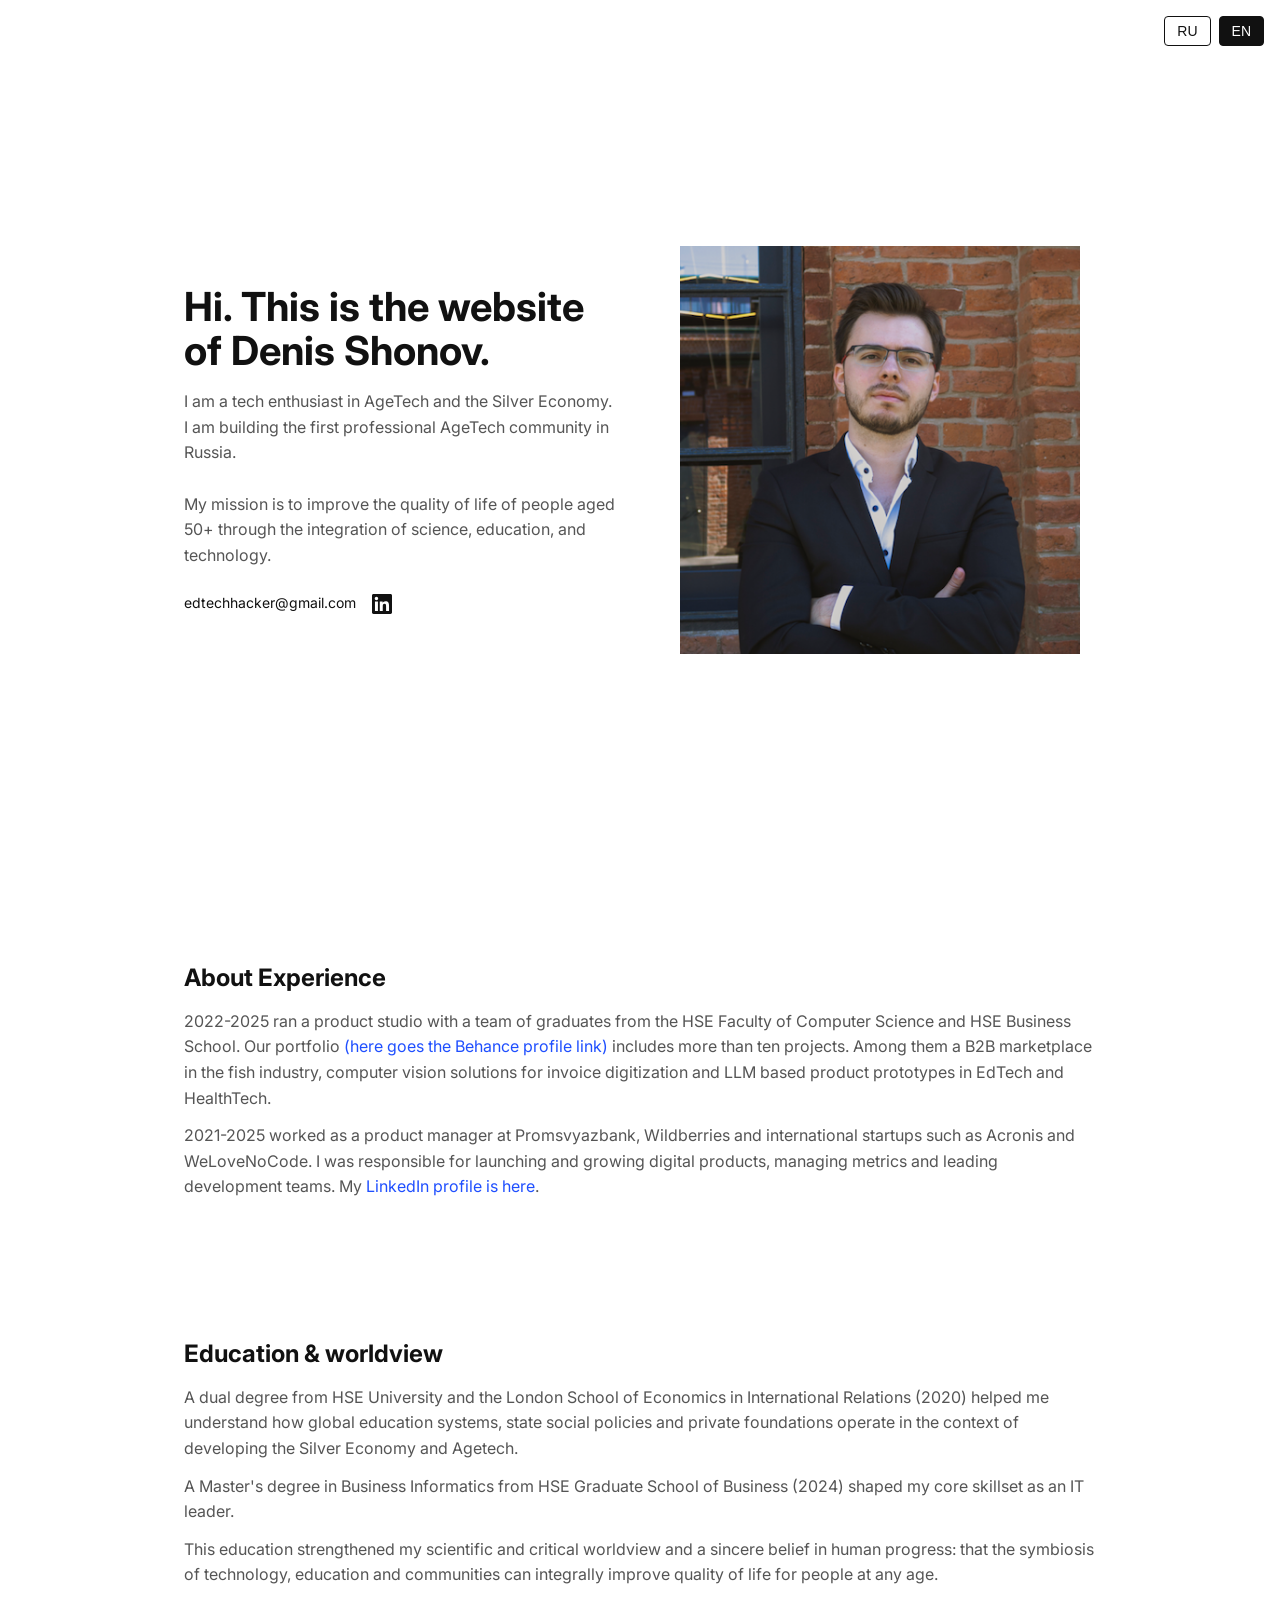
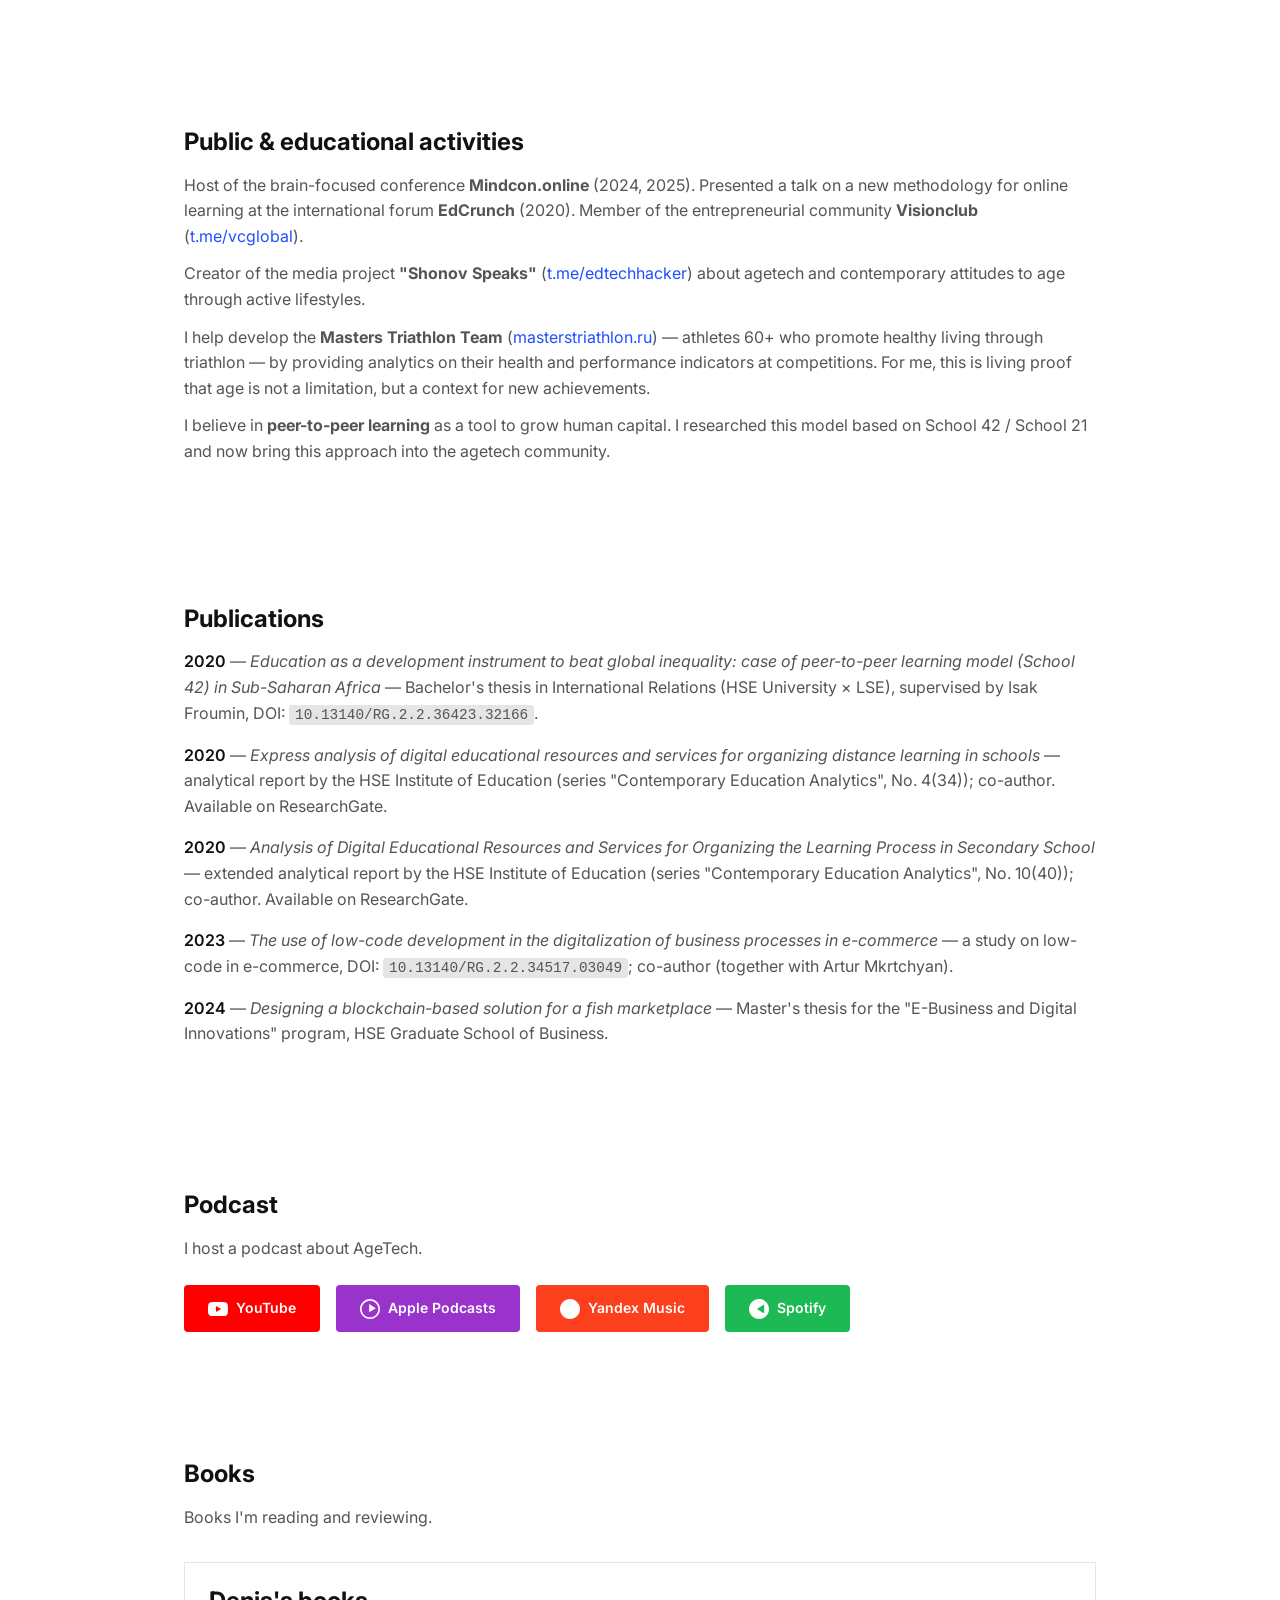
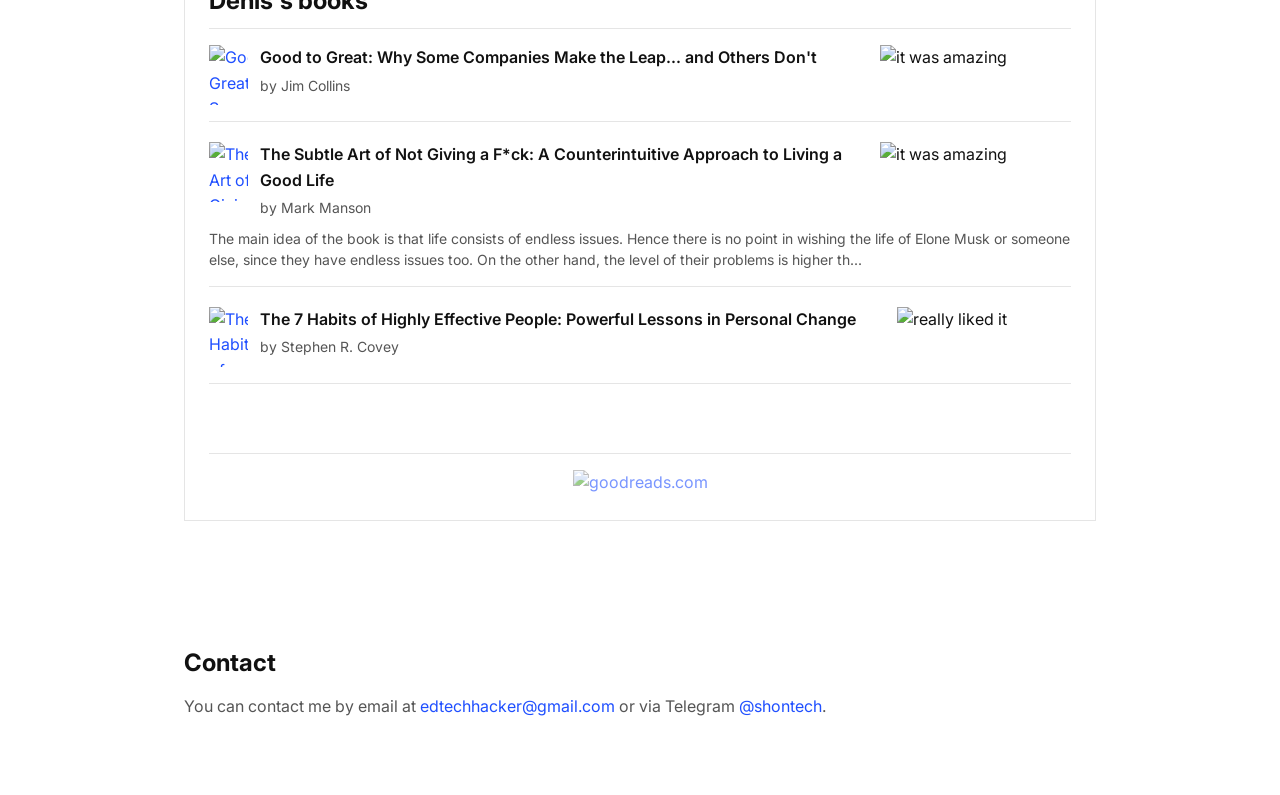
==== index.html @ bb8c34e7 "Correct intro text in index.html" ====
<!DOCTYPE html>
<html lang="ru">
<head>
  <meta charset="UTF-8">
  <meta name="viewport" content="width=device-width, initial-scale=1.0">
  <title>Денис Шонов | AgeTech Энтузиаст </title>
  <meta name="description" content="Энтузиаст AgeTech и серебряной экономике. Создаю первое профессиональное сообщество AgeTech в России. Основал студии разработки.">
  <meta name="keywords" content="AgeTech, серебряная экономика, Денис Шонов, стартапы, HealthTech, EdTech">
  <meta name="author" content="Denis Shonov">
  
  <!-- Open Graph / Facebook -->
  <meta property="og:type" content="website">
  <meta property="og:title" content="Денис Шонов | AgeTech энтузиаст">
  <meta property="og:description" content="Энтузиаст AgeTech и серебряной экономике. Создаю первое профессиональное сообщество AgeTech в России.">
  <meta property="og:image" content="photo.jpg">
  <meta property="og:url" content="https://shontech.ru">
  <meta property="og:locale" content="ru_RU">
  <meta property="og:locale:alternate" content="en_US">
  
  <!-- Twitter -->
  <meta name="twitter:card" content="summary_large_image">
  <meta name="twitter:title" content="Денис Шонов | AgeTech энтузиаст">
  <meta name="twitter:description" content="Энтузиаст AgeTech и серебряной экономике. Создаю первое профессиональное сообщество AgeTech в России.">
  <meta name="twitter:image" content="photo.jpg">
  
  <!-- Favicon -->
  <link rel="icon" type="image/png" href="logosho.png">
  <link rel="apple-touch-icon" href="logosho.png">
  
  <link rel="preconnect" href="https://fonts.googleapis.com">
  <link rel="preconnect" href="https://fonts.gstatic.com" crossorigin>
  <link href="https://fonts.googleapis.com/css2?family=Inter:wght@400;600;700&display=swap" rel="stylesheet">
  <style>
    :root {
      --color-background-primary: #FFFFFF;
      --color-text-primary: #111111;
      --color-text-muted: #555555;
      --color-accent-primary: #1F4FFF;
      --color-border-subtle: #E5E5E5;
    }

    * {
      margin: 0;
      padding: 0;
      box-sizing: border-box;
    }

    body {
      font-family: -apple-system, BlinkMacSystemFont, 'Segoe UI', 'Inter', 'Helvetica Neue', Arial, sans-serif;
      background-color: var(--color-background-primary);
      color: var(--color-text-primary);
      line-height: 1.6;
      overflow-x: hidden;
    }

    .container {
      max-width: 960px;
      margin: 0 auto;
      padding: 0 24px;
    }

    /* Language Switcher */
    .lang-switcher {
      position: fixed;
      top: 16px;
      right: 16px;
      z-index: 1000;
      display: flex;
      gap: 8px;
    }

    .lang-btn {
      background: transparent;
      border: 1px solid var(--color-text-primary);
      color: var(--color-text-primary);
      padding: 6px 12px;
      border-radius: 4px;
      cursor: pointer;
      font-size: 0.875rem;
      font-weight: 400;
      transition: all 0.2s ease;
      text-transform: uppercase;
    }

    .lang-btn:hover {
      background: var(--color-text-primary);
      color: var(--color-background-primary);
    }

    .lang-btn.active {
      background: var(--color-text-primary);
      color: var(--color-background-primary);
    }

    /* Hero Section */
    .hero {
      min-height: 100vh;
      display: flex;
      align-items: center;
      justify-content: center;
      padding: 64px 0;
      position: relative;
    }

    .hero-content {
      display: grid;
      grid-template-columns: 1fr 1fr;
      gap: 48px;
      align-items: center;
      width: 100%;
    }

    .hero-text {
      display: flex;
      flex-direction: column;
      gap: 24px;
    }

    h1 {
      font-size: 2.5rem;
      font-weight: 700;
      line-height: 1.1;
      margin-bottom: 16px;
      color: var(--color-text-primary);
    }

    .intro {
      font-size: 1rem;
      font-weight: 400;
      line-height: 1.6;
      color: var(--color-text-muted);
      margin-bottom: 24px;
    }

    .hero-contacts {
      display: flex;
      align-items: center;
      gap: 16px;
      flex-wrap: wrap;
      margin-top: 8px;
    }

    .hero-contacts a {
      color: var(--color-text-primary);
      text-decoration: none;
      font-size: 0.875rem;
      display: flex;
      align-items: center;
      gap: 8px;
      transition: opacity 0.2s ease;
    }

    .hero-contacts a:hover {
      opacity: 0.7;
    }

    .social-icon {
      width: 20px;
      height: 20px;
      display: inline-block;
    }

    .photo-container {
      display: flex;
      justify-content: center;
      align-items: center;
    }

    .photo {
      width: 100%;
      max-width: 400px;
      height: auto;
      border-radius: 0;
      object-fit: cover;
    }

    /* Sections */
    section {
      padding: 64px 0;
    }

    h2 {
      font-size: 1.5rem;
      font-weight: 700;
      line-height: 1.2;
      margin-bottom: 16px;
      color: var(--color-text-primary);
    }

    h3 {
      font-size: 1.125rem;
      font-weight: 700;
      line-height: 1.3;
      margin-bottom: 12px;
      color: var(--color-text-primary);
    }

    p {
      font-size: 1rem;
      font-weight: 400;
      line-height: 1.6;
      margin-bottom: 12px;
      color: var(--color-text-muted);
    }

    ul {
      list-style: none;
      padding: 0;
      margin: 0;
    }

    li {
      font-size: 1rem;
      font-weight: 400;
      line-height: 1.6;
      margin-bottom: 16px;
      color: var(--color-text-muted);
      padding-left: 0;
    }

    li strong {
      color: var(--color-text-primary);
      font-weight: 600;
    }

    li em {
      font-style: italic;
    }

    code {
      font-family: 'Courier New', monospace;
      font-size: 0.9em;
      background: var(--color-border-subtle);
      padding: 2px 6px;
      border-radius: 3px;
    }

    /* Goodreads Widget */
    #gr_custom_widget_ {
      margin-top: 32px;
    }

    .gr_custom_container_ {
      border: 1px solid var(--color-border-subtle);
      border-radius: 0;
      padding: 24px;
      background-color: var(--color-background-primary);
      color: var(--color-text-primary);
      width: 100%;
      max-width: 100%;
    }

    .gr_custom_header_ {
      border-bottom: 1px solid var(--color-border-subtle);
      width: 100%;
      margin-bottom: 16px;
      padding-bottom: 12px;
      text-align: left;
      font-size: 1.5rem;
      font-weight: 700;
    }

    .gr_custom_header_ a {
      color: var(--color-text-primary);
      text-decoration: none;
    }

    .gr_custom_header_ a:hover {
      text-decoration: underline;
    }

    .gr_custom_each_container_ {
      width: 100%;
      clear: both;
      margin-bottom: 20px;
      overflow: auto;
      padding-bottom: 16px;
      border-bottom: 1px solid var(--color-border-subtle);
    }

    .gr_custom_each_container_:last-child {
      border-bottom: none;
    }

    .gr_custom_book_container_ {
      overflow: hidden;
      height: 60px;
      float: left;
      margin-right: 12px;
      width: 39px;
    }

    .gr_custom_book_container_ img {
      width: 100%;
      height: auto;
    }

    .gr_custom_title_ {
      font-size: 1rem;
      font-weight: 600;
      margin-bottom: 4px;
      color: var(--color-text-primary);
    }

    .gr_custom_title_ a {
      color: var(--color-text-primary);
      text-decoration: none;
    }

    .gr_custom_title_ a:hover {
      text-decoration: underline;
    }

    .gr_custom_author_ {
      font-size: 0.875rem;
      color: var(--color-text-muted);
      margin-bottom: 8px;
    }

    .gr_custom_author_ a {
      color: var(--color-text-muted);
      text-decoration: none;
    }

    .gr_custom_author_ a:hover {
      text-decoration: underline;
    }

    .gr_custom_review_ {
      font-size: 0.875rem;
      color: var(--color-text-muted);
      margin-top: 8px;
      line-height: 1.5;
    }

    .gr_custom_rating_ {
      float: right;
      margin-left: 12px;
    }

    .gr_custom_rating_ img {
      width: 16px;
      height: 16px;
    }

    .gr_custom_tags_ {
      font-size: 0.875rem;
      color: var(--color-text-muted);
    }

    #gr_custom_widget_ center {
      margin-top: 24px;
      padding-top: 16px;
      border-top: 1px solid var(--color-border-subtle);
    }

    #gr_custom_widget_ center img {
      opacity: 0.6;
    }

    /* Links */
    a {
      color: var(--color-accent-primary);
      text-decoration: none;
      transition: opacity 0.2s ease;
    }

    a:hover {
      opacity: 0.7;
      text-decoration: underline;
    }

    /* Podcast Links */
    .podcast-links-container {
      display: flex;
      flex-wrap: wrap;
      gap: 16px;
      margin-top: 24px;
    }

    .podcast-link-btn {
      display: inline-flex;
      align-items: center;
      gap: 8px;
      padding: 12px 24px;
      color: #FFFFFF;
      text-decoration: none;
      border-radius: 4px;
      font-weight: 600;
      transition: background 0.2s ease, transform 0.2s ease;
      font-size: 0.875rem;
    }

    .podcast-link-btn:hover {
      transform: translateY(-2px);
      text-decoration: none;
    }

    .podcast-link-btn svg {
      width: 20px;
      height: 20px;
      fill: currentColor;
    }

    .youtube-link {
      background: #FF0000;
    }

    .youtube-link:hover {
      background: #CC0000;
    }

    .apple-podcasts-link {
      background: #9933CC;
    }

    .apple-podcasts-link:hover {
      background: #7A2A9F;
    }

    .yandex-music-link {
      background: #FC3F1D;
    }

    .yandex-music-link:hover {
      background: #D6341A;
    }

    .spotify-link {
      background: #1DB954;
    }

    .spotify-link:hover {
      background: #1AA34A;
    }

    /* Hidden content */
    .lang-content {
      display: none;
    }

    .lang-content.active {
      display: block;
    }

    /* Responsive */
    @media (max-width: 768px) {
      .hero-content {
        grid-template-columns: 1fr;
        gap: 32px;
      }

      h1 {
        font-size: 2rem;
      }

      h2 {
        font-size: 1.25rem;
      }

      .container {
        padding: 0 16px;
      }

      section {
        padding: 48px 0;
      }

      .lang-switcher {
        top: 12px;
        right: 12px;
      }

      .podcast-links-container {
        flex-direction: column;
      }

      .podcast-link-btn {
        padding: 10px 20px;
        font-size: 0.875rem;
        width: 100%;
        justify-content: center;
      }
    }
  </style>
</head>
<body>
  <!-- Language Switcher -->
  <div class="lang-switcher">
    <button class="lang-btn active" data-lang="ru">RU</button>
    <button class="lang-btn" data-lang="en">EN</button>
  </div>

  <!-- Hero Section -->
  <section class="hero">
    <div class="container">
      <div class="hero-content">
        <div class="hero-text">
          <div class="lang-content active" data-lang="ru">
            <h1>Привет. Это сайт Дениса Шонова.</h1>
            <p class="intro">Я энтузиаст AgeTech и серебряной экономики. Создаю первое профессиональное сообщество AgeTech в России.<br><br>Моя миссия: способствовать росту качества жизни людей 50+ через симбиоз науки, просвещения и технологий.</p>
            <div class="hero-contacts">
              <a href="mailto:edtechhacker@gmail.com">edtechhacker@gmail.com</a>
              <a href="https://www.linkedin.com/in/denis-shonov" target="_blank">
                <svg class="social-icon" viewBox="0 0 24 24" fill="currentColor" xmlns="http://www.w3.org/2000/svg">
                  <path d="M20.447 20.452h-3.554v-5.569c0-1.328-.027-3.037-1.852-3.037-1.853 0-2.136 1.445-2.136 2.939v5.667H9.351V9h3.414v1.561h.046c.477-.9 1.637-1.85 3.37-1.85 3.601 0 4.267 2.37 4.267 5.455v6.286zM5.337 7.433c-1.144 0-2.063-.926-2.063-2.065 0-1.138.92-2.063 2.063-2.063 1.14 0 2.064.925 2.064 2.063 0 1.139-.925 2.065-2.064 2.065zm1.782 13.019H3.555V9h3.564v11.452zM22.225 0H1.771C.792 0 0 .774 0 1.729v20.542C0 23.227.792 24 1.771 24h20.451C23.2 24 24 23.227 24 22.271V1.729C24 .774 23.2 0 22.222 0h.003z"/>
                </svg>
              </a>
            </div>
          </div>
          <div class="lang-content" data-lang="en">
            <h1>Hi. This is the website of Denis Shonov.</h1>
            <p class="intro">I am a tech enthusiast in AgeTech and the Silver Economy. I am building the first professional AgeTech community in Russia.<br><br>My mission is to improve the quality of life of people aged 50+ through the integration of science, education, and technology.
</p>
            <div class="hero-contacts">
              <a href="mailto:edtechhacker@gmail.com">edtechhacker@gmail.com</a>
              <a href="https://www.linkedin.com/in/denis-shonov" target="_blank">
                <svg class="social-icon" viewBox="0 0 24 24" fill="currentColor" xmlns="http://www.w3.org/2000/svg">
                  <path d="M20.447 20.452h-3.554v-5.569c0-1.328-.027-3.037-1.852-3.037-1.853 0-2.136 1.445-2.136 2.939v5.667H9.351V9h3.414v1.561h.046c.477-.9 1.637-1.85 3.37-1.85 3.601 0 4.267 2.37 4.267 5.455v6.286zM5.337 7.433c-1.144 0-2.063-.926-2.063-2.065 0-1.138.92-2.063 2.063-2.063 1.14 0 2.064.925 2.064 2.063 0 1.139-.925 2.065-2.064 2.065zm1.782 13.019H3.555V9h3.564v11.452zM22.225 0H1.771C.792 0 0 .774 0 1.729v20.542C0 23.227.792 24 1.771 24h20.451C23.2 24 24 23.227 24 22.271V1.729C24 .774 23.2 0 22.222 0h.003z"/>
                </svg>
              </a>
            </div>
          </div>
        </div>
        <div class="photo-container">
          <img src="photo.jpg" alt="Denis Shonov" class="photo" id="profile-photo">
        </div>
      </div>
    </div>
  </section>

  <!-- Experience Section -->
  <section>
    <div class="container">
      <div class="lang-content active" data-lang="ru">
        <h2>Об опыте</h2>
        <p>2022-2025 занимался студией разработки с командой выпускников ФКН и Высшей школы бизнеса ВШЭ. В портфолио <a href="https://www.behance.net/shontech" target="_blank">(ссылка на профиль Behance)</a> больше десяти проектов. Среди них B2B маркетплейс в рыбной отрасли, решения с компьютерным зрением для оцифровки инвойсов и LLM прототипы продуктов в EdTech и HealthTech.</p>
        <p>2021-2025 работал продуктовым менеджером в Промсвязьбанке, Wildberries и международных стартапах Acronis и WeLoveNoCode. Отвечал за запуск и рост цифровых продуктов, работу с метриками и командой разработки. Мой <a href="https://www.linkedin.com/in/denis-shonov" target="_blank">LinkedIn профиль</a>.</p>
      </div>
      <div class="lang-content" data-lang="en">
        <h2>About Experience</h2>
        <p>2022-2025 ran a product studio with a team of graduates from the HSE Faculty of Computer Science and HSE Business School. Our portfolio <a href="https://www.behance.net/shontech" target="_blank">(here goes the Behance profile link)</a> includes more than ten projects. Among them a B2B marketplace in the fish industry, computer vision solutions for invoice digitization and LLM based product prototypes in EdTech and HealthTech.</p>
        <p>2021-2025 worked as a product manager at Promsvyazbank, Wildberries and international startups such as Acronis and WeLoveNoCode. I was responsible for launching and growing digital products, managing metrics and leading development teams. My <a href="https://www.linkedin.com/in/denis-shonov" target="_blank">LinkedIn profile is here</a>.</p>
      </div>
    </div>
  </section>

  <!-- Education & Worldview Section -->
  <section>
    <div class="container">
      <div class="lang-content active" data-lang="ru">
        <h2>Образование и мировоззрение</h2>
        <p>Двойной диплом НИУ ВШЭ и London School of Economics по международным отношениям (2020) помог понять, как работают глобальные системы образования, социальные политики государств и частные фонды в отношении развития Silver economy и Agetech.</p>
        <p>Магистратура в Высшей школе бизнеса НИУ ВШЭ по направлению «бизнес-информатика» (2024) сформировала профильную компетенцию ИТ-руководителя.</p>
        <p>Это образование укрепило моё научно-критическое мировоззрение с искренней верой в человеческий прогресс: в то, что симбиоз технологий, просвещения и сообществ интегрально повышает качество жизни людей в любом возрасте.</p>
      </div>
      <div class="lang-content" data-lang="en">
        <h2>Education & worldview</h2>
        <p>A dual degree from HSE University and the London School of Economics in International Relations (2020) helped me understand how global education systems, state social policies and private foundations operate in the context of developing the Silver Economy and Agetech.</p>
        <p>A Master's degree in Business Informatics from HSE Graduate School of Business (2024) shaped my core skillset as an IT leader.</p>
        <p>This education strengthened my scientific and critical worldview and a sincere belief in human progress: that the symbiosis of technology, education and communities can integrally improve quality of life for people at any age.</p>
      </div>
    </div>
  </section>

  <!-- Public & Educational Activities Section -->
  <section>
    <div class="container">
      <div class="lang-content active" data-lang="ru">
        <h2>Общественная и просветительская деятельность</h2>
        <p>Ведущий конференции про мозг <strong>Mindcon.online</strong> (2024, 2025). Выступал с докладом новой методики обучения в онлайне на международном форуме <strong>EdCrunch</strong> (2020). Участник сообщества инноваторов <strong>Visionclub</strong> (<a href="https://t.me/vcglobal" target="_blank">t.me/vcglobal</a>).</p>
        <p>Создал медиа-проект <strong>«Шонов говорит»</strong> (<a href="https://t.me/edtechhacker" target="_blank">t.me/edtechhacker</a>) про agetech и современное отношение к возрасту через активный образ жизни.</p>
        <p>Помогаю развивать команду <strong>Masters Triathlon Team</strong> (<a href="https://masterstriathlon.ru/" target="_blank">masterstriathlon.ru</a>) — спортсменов 60+, которые популяризируют здоровый образ жизни через триатлон, через предоставление аналитики по показателям здоровья на соревнованиях. Для меня это живое доказательство, что возраст — не ограничение, а контекст для новых достижений.</p>
        <p>Верю в <strong>peer-to-peer обучение</strong> как инструмент роста человеческого капитала. Исследовал эту модель на базе School 42 / School 21, теперь внедряю этот подход в сообщество agetech.</p>
      </div>
      <div class="lang-content" data-lang="en">
        <h2>Public & educational activities</h2>
        <p>Host of the brain-focused conference <strong>Mindcon.online</strong> (2024, 2025). Presented a talk on a new methodology for online learning at the international forum <strong>EdCrunch</strong> (2020). Member of the entrepreneurial community <strong>Visionclub</strong> (<a href="https://t.me/vcglobal" target="_blank">t.me/vcglobal</a>).</p>
        <p>Creator of the media project <strong>"Shonov Speaks"</strong> (<a href="https://t.me/edtechhacker" target="_blank">t.me/edtechhacker</a>) about agetech and contemporary attitudes to age through active lifestyles.</p>
        <p>I help develop the <strong>Masters Triathlon Team</strong> (<a href="https://masterstriathlon.ru/" target="_blank">masterstriathlon.ru</a>) — athletes 60+ who promote healthy living through triathlon — by providing analytics on their health and performance indicators at competitions. For me, this is living proof that age is not a limitation, but a context for new achievements.</p>
        <p>I believe in <strong>peer-to-peer learning</strong> as a tool to grow human capital. I researched this model based on School 42 / School 21 and now bring this approach into the agetech community.</p>
      </div>
    </div>
  </section>

  <!-- Publications Section -->
  <section>
    <div class="container">
      <div class="lang-content active" data-lang="ru">
        <h2>Публикации</h2>
        <ul>
          <li><strong>2020</strong> — <em>Education as a development instrument to beat global inequality: case of peer-to-peer learning model (School 42) in Sub-Saharan Africa</em> — бакалаврская работа по международным отношениям (НИУ ВШЭ × LSE), научный руководитель Исак Фрумин, DOI: <code>10.13140/RG.2.2.36423.32166</code>.</li>
          <li><strong>2020</strong> — <em>Экспресс-анализ цифровых образовательных ресурсов и сервисов для организации учебного процесса школ в дистанционной форме</em> — аналитический доклад Института образования НИУ ВШЭ (серия «Современная аналитика образования», №4(34)); соавтор. Доступен на ResearchGate.</li>
          <li><strong>2020</strong> — <em>Анализ цифровых образовательных ресурсов и сервисов для организации учебного процесса школ</em> — расширенный аналитический доклад Института образования НИУ ВШЭ (серия «Современная аналитика образования», №10(40)); соавтор. Доступен на ResearchGate.</li>
          <li><strong>2023</strong> — <em>Применение low-code разработки в процессе цифровизации бизнес-процессов в электронной коммерции</em> — исследование о применении low-code в e-commerce, DOI: <code>10.13140/RG.2.2.34517.03049</code>; соавтор (совместно с Артуром Мкртычаном).</li>
          <li><strong>2024</strong> — <em>Проектирование решения на основе технологии блокчейн для рыбного маркетплейса</em> — магистерская выпускная работа по программе «Электронный бизнес и цифровые инновации», Высшая школа бизнеса НИУ ВШЭ.</li>
        </ul>
      </div>
      <div class="lang-content" data-lang="en">
        <h2>Publications</h2>
        <ul>
          <li><strong>2020</strong> — <em>Education as a development instrument to beat global inequality: case of peer-to-peer learning model (School 42) in Sub-Saharan Africa</em> — Bachelor's thesis in International Relations (HSE University × LSE), supervised by Isak Froumin, DOI: <code>10.13140/RG.2.2.36423.32166</code>.</li>
          <li><strong>2020</strong> — <em>Express analysis of digital educational resources and services for organizing distance learning in schools</em> — analytical report by the HSE Institute of Education (series "Contemporary Education Analytics", No. 4(34)); co-author. Available on ResearchGate.</li>
          <li><strong>2020</strong> — <em>Analysis of Digital Educational Resources and Services for Organizing the Learning Process in Secondary School</em> — extended analytical report by the HSE Institute of Education (series "Contemporary Education Analytics", No. 10(40)); co-author. Available on ResearchGate.</li>
          <li><strong>2023</strong> — <em>The use of low-code development in the digitalization of business processes in e-commerce</em> — a study on low-code in e-commerce, DOI: <code>10.13140/RG.2.2.34517.03049</code>; co-author (together with Artur Mkrtchyan).</li>
          <li><strong>2024</strong> — <em>Designing a blockchain-based solution for a fish marketplace</em> — Master's thesis for the "E-Business and Digital Innovations" program, HSE Graduate School of Business.</li>
        </ul>
      </div>
    </div>
  </section>

  <!-- YouTube Section -->
  <section>
    <div class="container">
      <div class="lang-content active" data-lang="ru">
        <h2>Подкаст</h2>
        <p>Веду подкаст про AgeTech.</p>
        <div class="podcast-links-container">
          <a href="https://www.youtube.com/@edtechhacker" target="_blank" class="podcast-link-btn youtube-link">
            <svg viewBox="0 0 24 24" xmlns="http://www.w3.org/2000/svg">
              <path d="M23.498 6.186a3.016 3.016 0 0 0-2.122-2.136C19.505 3.545 12 3.545 12 3.545s-7.505 0-9.377.505A3.017 3.017 0 0 0 .502 6.186C0 8.07 0 12 0 12s0 3.93.502 5.814a3.016 3.016 0 0 0 2.122 2.136c1.871.505 9.376.505 9.376.505s7.505 0 9.377-.505a3.015 3.015 0 0 0 2.122-2.136C24 15.93 24 12 24 12s0-3.93-.502-5.814zM9.545 15.568V8.432L15.818 12l-6.273 3.568z"/>
            </svg>
            YouTube
          </a>
          <a href="https://podcasts.apple.com/ru/podcast/%D1%88%D0%BE%D0%BD%D0%BE%D0%B2-%D0%B3%D0%BE%D0%B2%D0%BE%D1%80%D0%B8%D1%82/id1852244733" target="_blank" class="podcast-link-btn apple-podcasts-link">
            <svg viewBox="0 0 24 24" xmlns="http://www.w3.org/2000/svg">
              <path d="M12 0C5.373 0 0 5.373 0 12s5.373 12 12 12 12-5.373 12-12S18.627 0 12 0zm0 2c5.514 0 10 4.486 10 10s-4.486 10-10 10S2 17.514 2 12 6.486 2 12 2zm-1 4v10l8-5-8-5z"/>
            </svg>
            Apple Podcasts
          </a>
          <a href="http://music.yandex.ru/album/39109988" target="_blank" class="podcast-link-btn yandex-music-link">
            <svg viewBox="0 0 24 24" xmlns="http://www.w3.org/2000/svg">
              <path d="M12 0C5.373 0 0 5.373 0 12s5.373 12 12 12 12-5.373 12-12S18.627 0 12 0zm5.568 8.16c-.169 0-.315.06-.442.18l-1.428 1.4-1.428-1.4c-.127-.12-.273-.18-.442-.18-.338 0-.6.262-.6.6 0 .169.06.315.18.442l1.4 1.428-1.4 1.428c-.12.127-.18.273-.18.442 0 .338.262.6.6.6.169 0 .315-.06.442-.18l1.428-1.4 1.428 1.4c.127.12.273.18.442.18.338 0 .6-.262.6-.6 0-.169-.06-.315-.18-.442l-1.4-1.428 1.4-1.428c.12-.127.18-.273.18-.442 0-.338-.262-.6-.6-.6z"/>
            </svg>
            Яндекс Музыка
          </a>
          <a href="https://open.spotify.com/show/3m84H6ljc4uFQ1BPWj5E9B" target="_blank" class="podcast-link-btn spotify-link">
            <svg viewBox="0 0 24 24" xmlns="http://www.w3.org/2000/svg">
              <path d="M12 0C5.373 0 0 5.373 0 12s5.373 12 12 12 12-5.373 12-12S18.627 0 12 0zm5.568 7.16c.169 0 .315.06.442.18.127.12.18.273.18.442v8.432c0 .169-.053.322-.18.442-.127.12-.273.18-.442.18-.169 0-.315-.06-.442-.18l-7.14-4.216c-.12-.127-.18-.273-.18-.442 0-.169.06-.315.18-.442l7.14-4.216c.127-.12.273-.18.442-.18z"/>
            </svg>
            Spotify
          </a>
        </div>
      </div>
      <div class="lang-content" data-lang="en">
        <h2>Podcast</h2>
        <p>I host a podcast about AgeTech.</p>
        <div class="podcast-links-container">
          <a href="https://www.youtube.com/@edtechhacker" target="_blank" class="podcast-link-btn youtube-link">
            <svg viewBox="0 0 24 24" xmlns="http://www.w3.org/2000/svg">
              <path d="M23.498 6.186a3.016 3.016 0 0 0-2.122-2.136C19.505 3.545 12 3.545 12 3.545s-7.505 0-9.377.505A3.017 3.017 0 0 0 .502 6.186C0 8.07 0 12 0 12s0 3.93.502 5.814a3.016 3.016 0 0 0 2.122 2.136c1.871.505 9.376.505 9.376.505s7.505 0 9.377-.505a3.015 3.015 0 0 0 2.122-2.136C24 15.93 24 12 24 12s0-3.93-.502-5.814zM9.545 15.568V8.432L15.818 12l-6.273 3.568z"/>
            </svg>
            YouTube
          </a>
          <a href="https://podcasts.apple.com/ru/podcast/%D1%88%D0%BE%D0%BD%D0%BE%D0%B2-%D0%B3%D0%BE%D0%B2%D0%BE%D1%80%D0%B8%D1%82/id1852244733" target="_blank" class="podcast-link-btn apple-podcasts-link">
            <svg viewBox="0 0 24 24" xmlns="http://www.w3.org/2000/svg">
              <path d="M12 0C5.373 0 0 5.373 0 12s5.373 12 12 12 12-5.373 12-12S18.627 0 12 0zm0 2c5.514 0 10 4.486 10 10s-4.486 10-10 10S2 17.514 2 12 6.486 2 12 2zm-1 4v10l8-5-8-5z"/>
            </svg>
            Apple Podcasts
          </a>
          <a href="http://music.yandex.ru/album/39109988" target="_blank" class="podcast-link-btn yandex-music-link">
            <svg viewBox="0 0 24 24" xmlns="http://www.w3.org/2000/svg">
              <path d="M12 0C5.373 0 0 5.373 0 12s5.373 12 12 12 12-5.373 12-12S18.627 0 12 0zm5.568 8.16c-.169 0-.315.06-.442.18l-1.428 1.4-1.428-1.4c-.127-.12-.273-.18-.442-.18-.338 0-.6.262-.6.6 0 .169.06.315.18.442l1.4 1.428-1.4 1.428c-.12.127-.18.273-.18.442 0 .338.262.6.6.6.169 0 .315-.06.442-.18l1.428-1.4 1.428 1.4c.127.12.273.18.442.18.338 0 .6-.262.6-.6 0-.169-.06-.315-.18-.442l-1.4-1.428 1.4-1.428c.12-.127.18-.273.18-.442 0-.338-.262-.6-.6-.6z"/>
            </svg>
            Yandex Music
          </a>
          <a href="https://open.spotify.com/show/3m84H6ljc4uFQ1BPWj5E9B" target="_blank" class="podcast-link-btn spotify-link">
            <svg viewBox="0 0 24 24" xmlns="http://www.w3.org/2000/svg">
              <path d="M12 0C5.373 0 0 5.373 0 12s5.373 12 12 12 12-5.373 12-12S18.627 0 12 0zm5.568 7.16c.169 0 .315.06.442.18.127.12.18.273.18.442v8.432c0 .169-.053.322-.18.442-.127.12-.273.18-.442.18-.169 0-.315-.06-.442-.18l-7.14-4.216c-.12-.127-.18-.273-.18-.442 0-.169.06-.315.18-.442l7.14-4.216c.127-.12.273-.18.442-.18z"/>
            </svg>
            Spotify
          </a>
        </div>
      </div>
    </div>
  </section>

  <!-- Books Section -->
  <section>
    <div class="container">
      <div class="lang-content active" data-lang="ru">
        <h2>Книги</h2>
        <p>Книги, которые я читаю и рецензирую.</p>
        <div id="gr_custom_widget_">
          <div class="gr_custom_container_">
            <h2 class="gr_custom_header_">
              <a style="text-decoration: none;" rel="nofollow" href="https://www.goodreads.com/review/list/131848577-denis-shonov?shelf=read&amp;utm_medium=api&amp;utm_source=custom_widget">Книги Дениса</a>
            </h2>
            <div class="gr_custom_each_container_">
              <div class="gr_custom_book_container_">
                <a title="Good to Great: Why Some Companies Make the Leap... and Others Don't" rel="nofollow" href="https://www.goodreads.com/review/show/3887552486?utm_medium=api&amp;utm_source=custom_widget"><img alt="Good to Great: Why Some Companies Make the Leap... and Others Don't" border="0" src="https://i.gr-assets.com/images/S/compressed.photo.goodreads.com/books/1546097703l/76865._SY75_.jpg" /></a>
              </div>
              <div class="gr_custom_rating_">
                <span class=" staticStars notranslate" title="it was amazing"><img alt="it was amazing" src="https://s.gr-assets.com/images/layout/gr_red_star_active.png" /><img alt="" src="https://s.gr-assets.com/images/layout/gr_red_star_active.png" /><img alt="" src="https://s.gr-assets.com/images/layout/gr_red_star_active.png" /><img alt="" src="https://s.gr-assets.com/images/layout/gr_red_star_active.png" /><img alt="" src="https://s.gr-assets.com/images/layout/gr_red_star_active.png" /></span>
              </div>
              <div class="gr_custom_title_">
                <a rel="nofollow" href="https://www.goodreads.com/review/show/3887552486?utm_medium=api&amp;utm_source=custom_widget">Good to Great: Why Some Companies Make the Leap... and Others Don't</a>
              </div>
              <div class="gr_custom_author_">
                by <a rel="nofollow" href="https://www.goodreads.com/author/show/2826.Jim_Collins">Jim Collins</a>
              </div>
            </div>
            <div class="gr_custom_each_container_">
              <div class="gr_custom_book_container_">
                <a title="The Subtle Art of Not Giving a F*ck: A Counterintuitive Approach to Living a Good Life" rel="nofollow" href="https://www.goodreads.com/review/show/3887550935?utm_medium=api&amp;utm_source=custom_widget"><img alt="The Subtle Art of Not Giving a F*ck: A Counterintuitive Approach to Living a Good Life" border="0" src="https://i.gr-assets.com/images/S/compressed.photo.goodreads.com/books/1465761302l/28257707._SX50_.jpg" /></a>
              </div>
              <div class="gr_custom_rating_">
                <span class=" staticStars notranslate" title="it was amazing"><img alt="it was amazing" src="https://s.gr-assets.com/images/layout/gr_red_star_active.png" /><img alt="" src="https://s.gr-assets.com/images/layout/gr_red_star_active.png" /><img alt="" src="https://s.gr-assets.com/images/layout/gr_red_star_active.png" /><img alt="" src="https://s.gr-assets.com/images/layout/gr_red_star_active.png" /><img alt="" src="https://s.gr-assets.com/images/layout/gr_red_star_active.png" /></span>
              </div>
              <div class="gr_custom_title_">
                <a rel="nofollow" href="https://www.goodreads.com/review/show/3887550935?utm_medium=api&amp;utm_source=custom_widget">The Subtle Art of Not Giving a F*ck: A Counterintuitive Approach to Living a Good Life</a>
              </div>
              <div class="gr_custom_author_">
                by <a rel="nofollow" href="https://www.goodreads.com/author/show/8529755.Mark_Manson">Mark Manson</a>
              </div>
              <div class="gr_custom_review_">
                The main idea of the book is that life consists of endless issues. Hence there is no point in wishing the life of Elone Musk or someone else, since they have endless issues too. On the other hand, the level of their problems is higher th...
              </div>
            </div>
            <div class="gr_custom_each_container_">
              <div class="gr_custom_book_container_">
                <a title="The 7 Habits of Highly Effective People: Powerful Lessons in Personal Change" rel="nofollow" href="https://www.goodreads.com/review/show/3887550657?utm_medium=api&amp;utm_source=custom_widget"><img alt="The 7 Habits of Highly Effective People: Powerful Lessons in Personal Change" border="0" src="https://i.gr-assets.com/images/S/compressed.photo.goodreads.com/books/1421842784l/36072._SY75_.jpg" /></a>
              </div>
              <div class="gr_custom_rating_">
                <span class=" staticStars notranslate" title="really liked it"><img alt="really liked it" src="https://s.gr-assets.com/images/layout/gr_red_star_active.png" /><img alt="" src="https://s.gr-assets.com/images/layout/gr_red_star_active.png" /><img alt="" src="https://s.gr-assets.com/images/layout/gr_red_star_active.png" /><img alt="" src="https://s.gr-assets.com/images/layout/gr_red_star_active.png" /><img alt="" src="https://s.gr-assets.com/images/layout/gr_red_star_inactive.png" /></span>
              </div>
              <div class="gr_custom_title_">
                <a rel="nofollow" href="https://www.goodreads.com/review/show/3887550657?utm_medium=api&amp;utm_source=custom_widget">The 7 Habits of Highly Effective People: Powerful Lessons in Personal Change</a>
              </div>
              <div class="gr_custom_author_">
                by <a rel="nofollow" href="https://www.goodreads.com/author/show/1538.Stephen_R_Covey">Stephen R. Covey</a>
              </div>
            </div>
            <br style="clear: both"/>
            <center>
              <a rel="nofollow" href="https://www.goodreads.com/"><img alt="goodreads.com" style="border:0" src="https://s.gr-assets.com/images/widget/widget_logo.gif" /></a>
            </center>
            <noscript>
              Share <a rel="nofollow" href="https://www.goodreads.com/">book reviews</a> and ratings with Denis, and even join a <a rel="nofollow" href="https://www.goodreads.com/group">book club</a> on Goodreads.
            </noscript>
          </div>
        </div>
        <script src="https://www.goodreads.com/review/custom_widget/131848577.Denis's%20bookshelf:%20read?cover_position=&cover_size=&num_books=5&order=&shelf=&sort=&widget_bg_transparent=" type="text/javascript" charset="utf-8"></script>
      </div>
      <div class="lang-content" data-lang="en">
        <h2>Books</h2>
        <p>Books I'm reading and reviewing.</p>
        <div id="gr_custom_widget_">
          <div class="gr_custom_container_">
            <h2 class="gr_custom_header_">
              <a style="text-decoration: none;" rel="nofollow" href="https://www.goodreads.com/review/list/131848577-denis-shonov?shelf=read&amp;utm_medium=api&amp;utm_source=custom_widget">Denis's books</a>
            </h2>
            <div class="gr_custom_each_container_">
              <div class="gr_custom_book_container_">
                <a title="Good to Great: Why Some Companies Make the Leap... and Others Don't" rel="nofollow" href="https://www.goodreads.com/review/show/3887552486?utm_medium=api&amp;utm_source=custom_widget"><img alt="Good to Great: Why Some Companies Make the Leap... and Others Don't" border="0" src="https://i.gr-assets.com/images/S/compressed.photo.goodreads.com/books/1546097703l/76865._SY75_.jpg" /></a>
              </div>
              <div class="gr_custom_rating_">
                <span class=" staticStars notranslate" title="it was amazing"><img alt="it was amazing" src="https://s.gr-assets.com/images/layout/gr_red_star_active.png" /><img alt="" src="https://s.gr-assets.com/images/layout/gr_red_star_active.png" /><img alt="" src="https://s.gr-assets.com/images/layout/gr_red_star_active.png" /><img alt="" src="https://s.gr-assets.com/images/layout/gr_red_star_active.png" /><img alt="" src="https://s.gr-assets.com/images/layout/gr_red_star_active.png" /></span>
              </div>
              <div class="gr_custom_title_">
                <a rel="nofollow" href="https://www.goodreads.com/review/show/3887552486?utm_medium=api&amp;utm_source=custom_widget">Good to Great: Why Some Companies Make the Leap... and Others Don't</a>
              </div>
              <div class="gr_custom_author_">
                by <a rel="nofollow" href="https://www.goodreads.com/author/show/2826.Jim_Collins">Jim Collins</a>
              </div>
            </div>
            <div class="gr_custom_each_container_">
              <div class="gr_custom_book_container_">
                <a title="The Subtle Art of Not Giving a F*ck: A Counterintuitive Approach to Living a Good Life" rel="nofollow" href="https://www.goodreads.com/review/show/3887550935?utm_medium=api&amp;utm_source=custom_widget"><img alt="The Subtle Art of Not Giving a F*ck: A Counterintuitive Approach to Living a Good Life" border="0" src="https://i.gr-assets.com/images/S/compressed.photo.goodreads.com/books/1465761302l/28257707._SX50_.jpg" /></a>
              </div>
              <div class="gr_custom_rating_">
                <span class=" staticStars notranslate" title="it was amazing"><img alt="it was amazing" src="https://s.gr-assets.com/images/layout/gr_red_star_active.png" /><img alt="" src="https://s.gr-assets.com/images/layout/gr_red_star_active.png" /><img alt="" src="https://s.gr-assets.com/images/layout/gr_red_star_active.png" /><img alt="" src="https://s.gr-assets.com/images/layout/gr_red_star_active.png" /><img alt="" src="https://s.gr-assets.com/images/layout/gr_red_star_active.png" /></span>
              </div>
              <div class="gr_custom_title_">
                <a rel="nofollow" href="https://www.goodreads.com/review/show/3887550935?utm_medium=api&amp;utm_source=custom_widget">The Subtle Art of Not Giving a F*ck: A Counterintuitive Approach to Living a Good Life</a>
              </div>
              <div class="gr_custom_author_">
                by <a rel="nofollow" href="https://www.goodreads.com/author/show/8529755.Mark_Manson">Mark Manson</a>
              </div>
              <div class="gr_custom_review_">
                The main idea of the book is that life consists of endless issues. Hence there is no point in wishing the life of Elone Musk or someone else, since they have endless issues too. On the other hand, the level of their problems is higher th...
              </div>
            </div>
            <div class="gr_custom_each_container_">
              <div class="gr_custom_book_container_">
                <a title="The 7 Habits of Highly Effective People: Powerful Lessons in Personal Change" rel="nofollow" href="https://www.goodreads.com/review/show/3887550657?utm_medium=api&amp;utm_source=custom_widget"><img alt="The 7 Habits of Highly Effective People: Powerful Lessons in Personal Change" border="0" src="https://i.gr-assets.com/images/S/compressed.photo.goodreads.com/books/1421842784l/36072._SY75_.jpg" /></a>
              </div>
              <div class="gr_custom_rating_">
                <span class=" staticStars notranslate" title="really liked it"><img alt="really liked it" src="https://s.gr-assets.com/images/layout/gr_red_star_active.png" /><img alt="" src="https://s.gr-assets.com/images/layout/gr_red_star_active.png" /><img alt="" src="https://s.gr-assets.com/images/layout/gr_red_star_active.png" /><img alt="" src="https://s.gr-assets.com/images/layout/gr_red_star_active.png" /><img alt="" src="https://s.gr-assets.com/images/layout/gr_red_star_inactive.png" /></span>
              </div>
              <div class="gr_custom_title_">
                <a rel="nofollow" href="https://www.goodreads.com/review/show/3887550657?utm_medium=api&amp;utm_source=custom_widget">The 7 Habits of Highly Effective People: Powerful Lessons in Personal Change</a>
              </div>
              <div class="gr_custom_author_">
                by <a rel="nofollow" href="https://www.goodreads.com/author/show/1538.Stephen_R_Covey">Stephen R. Covey</a>
              </div>
            </div>
            <br style="clear: both"/>
            <center>
              <a rel="nofollow" href="https://www.goodreads.com/"><img alt="goodreads.com" style="border:0" src="https://s.gr-assets.com/images/widget/widget_logo.gif" /></a>
            </center>
            <noscript>
              Share <a rel="nofollow" href="https://www.goodreads.com/">book reviews</a> and ratings with Denis, and even join a <a rel="nofollow" href="https://www.goodreads.com/group">book club</a> on Goodreads.
            </noscript>
          </div>
        </div>
        <script src="https://www.goodreads.com/review/custom_widget/131848577.Denis's%20bookshelf:%20read?cover_position=&cover_size=&num_books=5&order=&shelf=&sort=&widget_bg_transparent=" type="text/javascript" charset="utf-8"></script>
      </div>
    </div>
  </section>

  <!-- Contact Section -->
  <section>
    <div class="container">
      <div class="lang-content active" data-lang="ru">
        <h2>Контакты</h2>
        <p>Со мной можно связаться по почте <a href="mailto:edtechhacker@gmail.com">edtechhacker@gmail.com</a> или в Telegram <a href="https://t.me/shontech" target="_blank">@shontech</a>.</p>
      </div>
      <div class="lang-content" data-lang="en">
        <h2>Contact</h2>
        <p>You can contact me by email at <a href="mailto:edtechhacker@gmail.com">edtechhacker@gmail.com</a> or via Telegram <a href="https://t.me/shontech" target="_blank">@shontech</a>.</p>
      </div>
    </div>
  </section>

  <script>
    // SEO meta tags
    const seoData = {
      ru: {
        title: 'Денис Шонов | AgeTech Предприниматель',
        description: 'Технологический предприниматель в AgeTech и серебряной экономике. Создаю первое профессиональное сообщество AgeTech в России. Основатель студии разработки.',
        keywords: 'AgeTech, серебряная экономика, технологический предприниматель, Денис Шонов, стартапы, HealthTech, EdTech'
      },
      en: {
        title: 'Denis Shonov | AgeTech Entrepreneur',
        description: 'Tech entrepreneur in AgeTech and the Silver Economy. Building the first professional AgeTech community in Russia. Founder of a product development studio.',
        keywords: 'AgeTech, silver economy, tech entrepreneur, Denis Shonov, startups, HealthTech, EdTech'
      }
    };

    // Language switcher functionality
    const langButtons = document.querySelectorAll('.lang-btn');
    const langContents = document.querySelectorAll('.lang-content');

    function updateSEO(lang) {
      const data = seoData[lang];
      if (data) {
        document.title = data.title;
        const metaDescription = document.querySelector('meta[name="description"]');
        const metaKeywords = document.querySelector('meta[name="keywords"]');
        const ogTitle = document.querySelector('meta[property="og:title"]');
        const ogDescription = document.querySelector('meta[property="og:description"]');
        const twitterTitle = document.querySelector('meta[name="twitter:title"]');
        const twitterDescription = document.querySelector('meta[name="twitter:description"]');
        
        if (metaDescription) metaDescription.setAttribute('content', data.description);
        if (metaKeywords) metaKeywords.setAttribute('content', data.keywords);
        if (ogTitle) ogTitle.setAttribute('content', data.title);
        if (ogDescription) ogDescription.setAttribute('content', data.description);
        if (twitterTitle) twitterTitle.setAttribute('content', data.title);
        if (twitterDescription) twitterDescription.setAttribute('content', data.description);
      }
    }

    function switchLanguage(lang) {
      // Update active button
      langButtons.forEach(b => b.classList.remove('active'));
      const activeBtn = document.querySelector(`.lang-btn[data-lang="${lang}"]`);
      if (activeBtn) activeBtn.classList.add('active');
      
      // Update active content
      langContents.forEach(content => {
        content.classList.remove('active');
        if (content.dataset.lang === lang) {
          content.classList.add('active');
        }
      });
      
      // Update HTML lang attribute
      document.documentElement.lang = lang;
      
      // Update SEO meta tags
      updateSEO(lang);
      
      // Save to localStorage (only when user manually switches)
      localStorage.setItem('preferred-language', lang);
    }

    // Initialize language from localStorage or browser preference
    function initLanguage() {
      // Check if user has manually selected a language
      const savedLang = localStorage.getItem('preferred-language');
      
      if (savedLang) {
        // User has manually selected - use saved preference
        switchLanguage(savedLang);
      } else {
        // First visit - detect language from browser
        const browserLang = navigator.language || navigator.userLanguage || navigator.languages?.[0] || 'en';
        const detectedLang = browserLang.toLowerCase().startsWith('ru') ? 'ru' : 'en';
        
        // Show detected language but don't save to localStorage yet
        // (will be saved only when user manually switches)
        langButtons.forEach(b => b.classList.remove('active'));
        const activeBtn = document.querySelector(`.lang-btn[data-lang="${detectedLang}"]`);
        if (activeBtn) activeBtn.classList.add('active');
        
        langContents.forEach(content => {
          content.classList.remove('active');
          if (content.dataset.lang === detectedLang) {
            content.classList.add('active');
          }
        });
        
        document.documentElement.lang = detectedLang;
        updateSEO(detectedLang);
      }
    }

    // Initialize on page load
    initLanguage();

    // Add click handlers - save to localStorage when user manually switches
    langButtons.forEach(btn => {
      btn.addEventListener('click', () => {
        const lang = btn.dataset.lang;
        // This will save to localStorage
        switchLanguage(lang);
      });
    });

    // Handle photo loading error
    const photo = document.getElementById('profile-photo');
    if (photo) {
      photo.addEventListener('error', function() {
        this.style.display = 'none';
      });
    }
  </script>
</body>
</html>
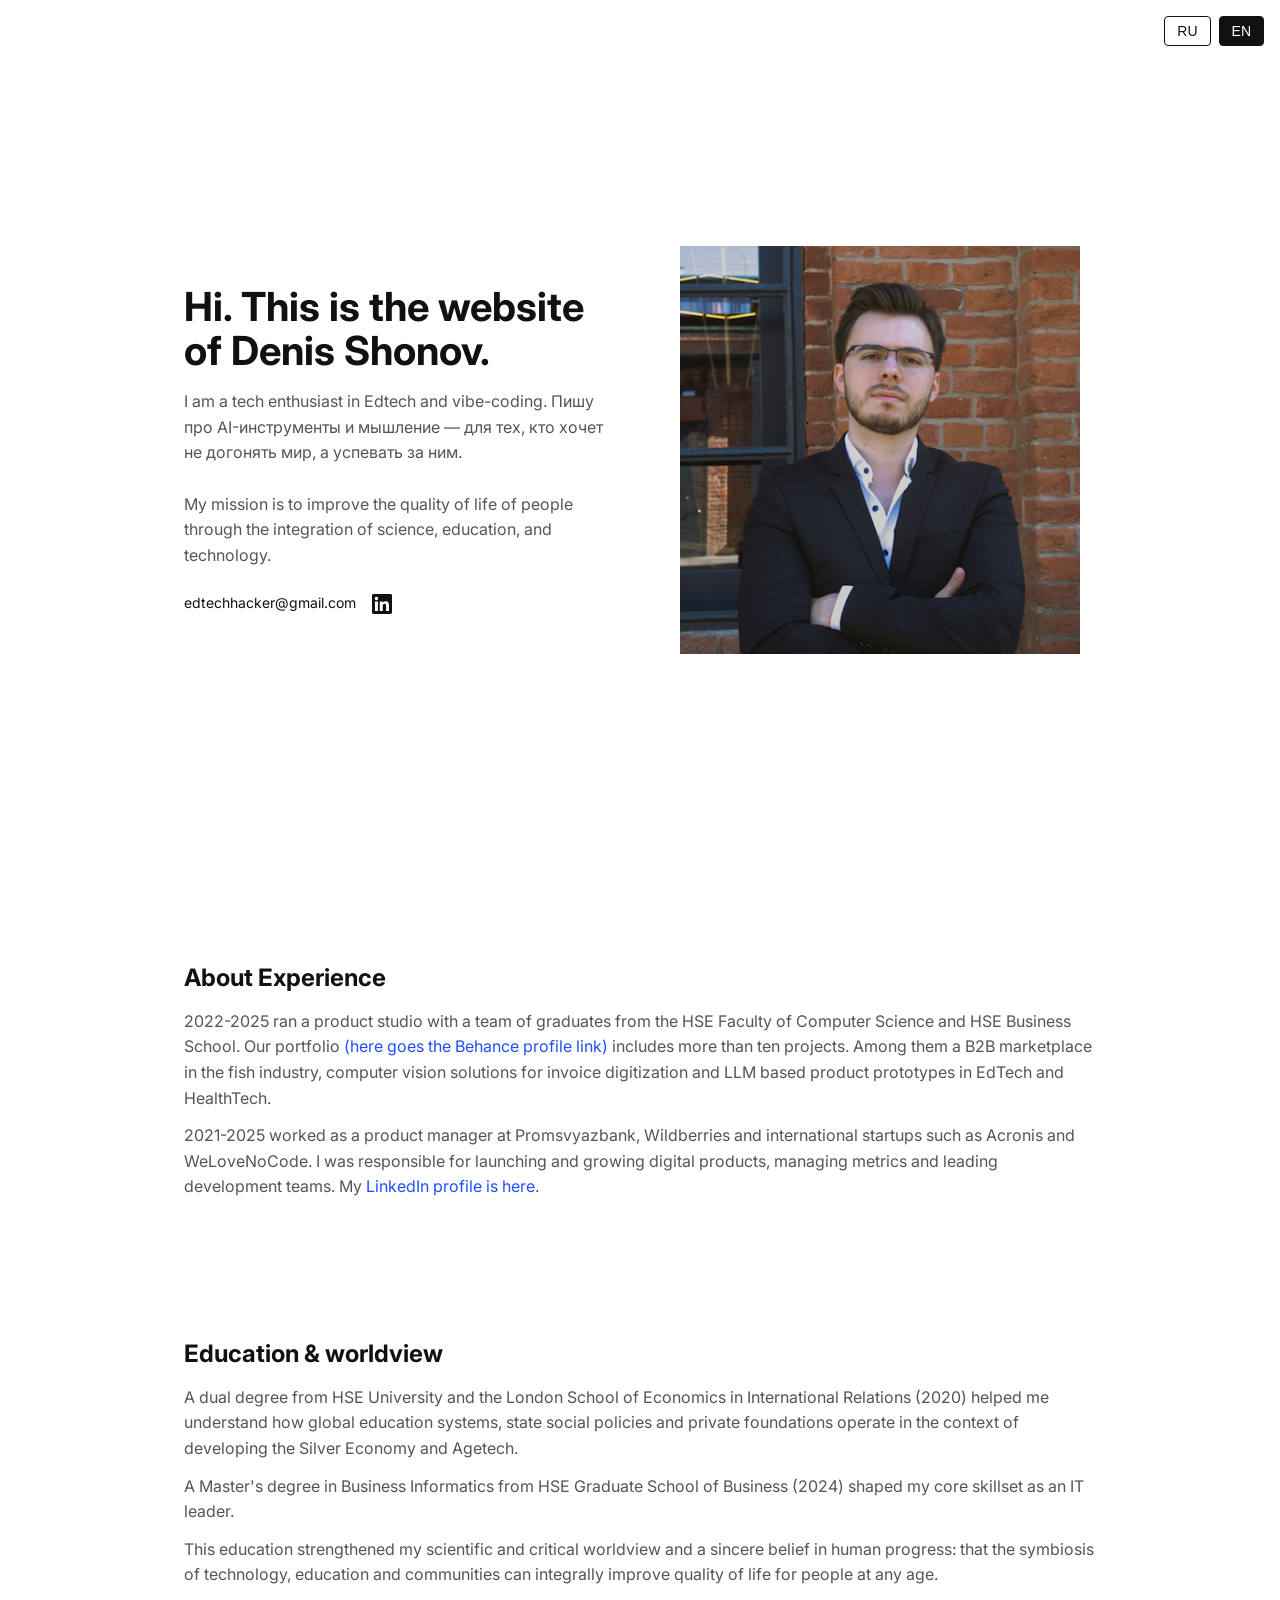
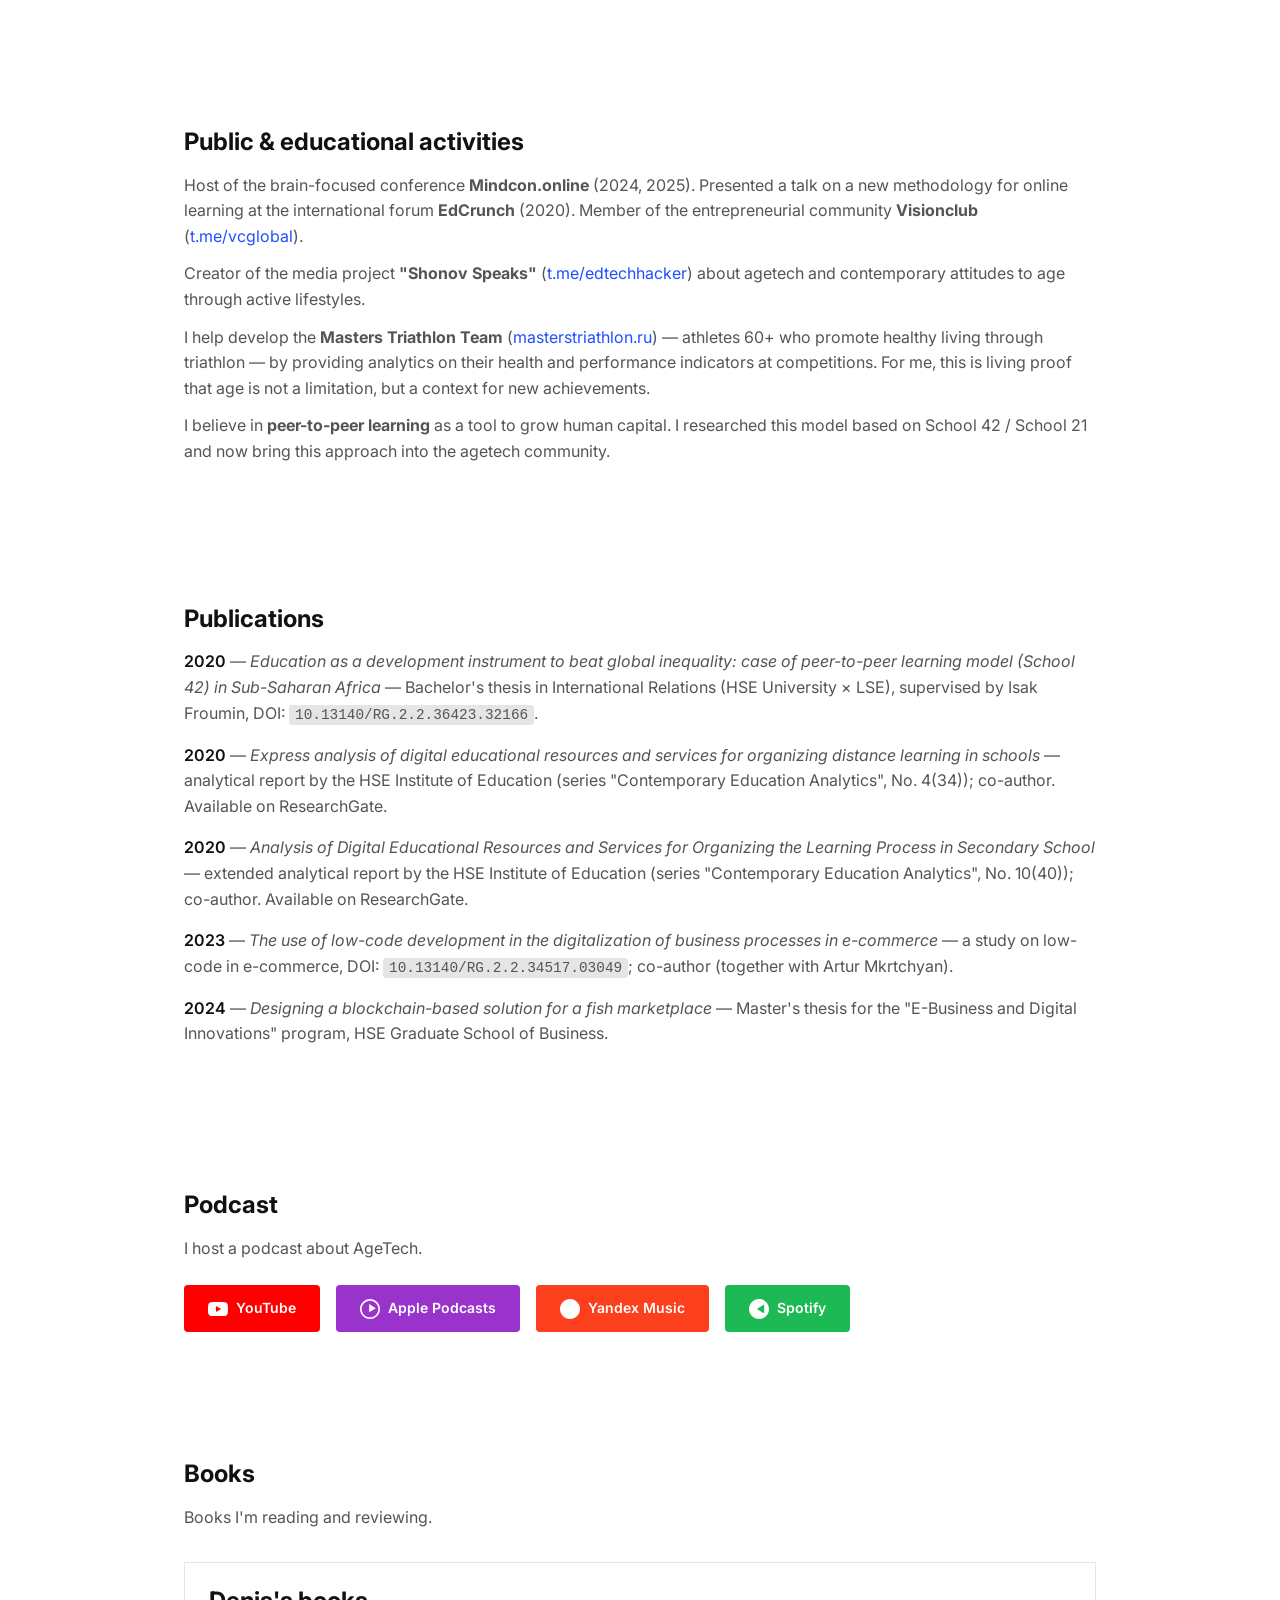
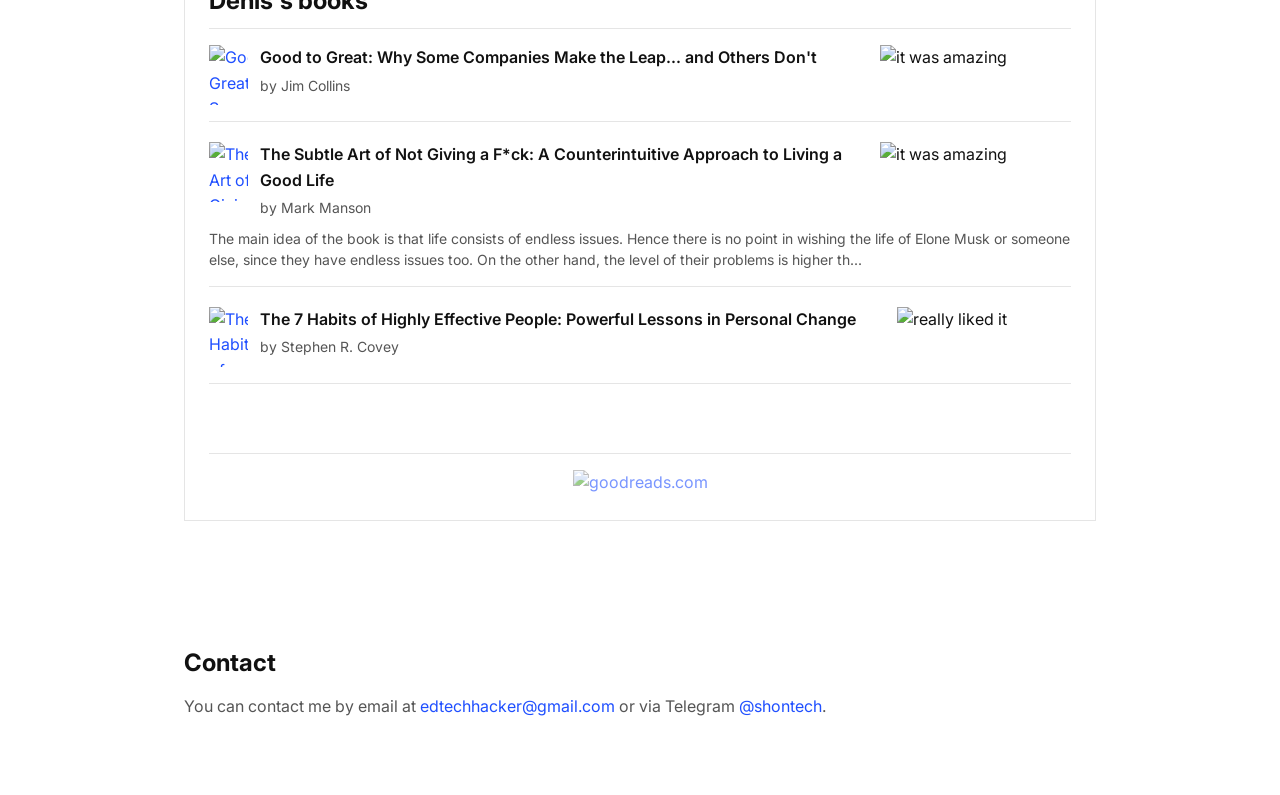
==== commit c7e2739d: "Update index.html" ====
--- a/index.html
+++ b/index.html
@@ -3,15 +3,15 @@
 <head>
   <meta charset="UTF-8">
   <meta name="viewport" content="width=device-width, initial-scale=1.0">
-  <title>Денис Шонов | AgeTech Энтузиаст </title>
-  <meta name="description" content="Энтузиаст AgeTech и серебряной экономике. Создаю первое профессиональное сообщество AgeTech в России. Основал студии разработки.">
-  <meta name="keywords" content="AgeTech, серебряная экономика, Денис Шонов, стартапы, HealthTech, EdTech">
+  <title>Денис Шонов | Энтузиаст vibe-coding </title>
+  <meta name="description" content="Энтузиаст Vibe-coding и Edtech. IT-руководитель. Энтузиаст вайбкодинга. Ведущий MindCon. Пишу про AI-инструменты и мышление — для тех, кто хочет не догонять мир, а успевать за ним.">
+  <meta name="keywords" content="Ai, агентная экономика, Денис Шонов, стартапы, HealthTech, EdTech">
   <meta name="author" content="Denis Shonov">
   
   <!-- Open Graph / Facebook -->
   <meta property="og:type" content="website">
-  <meta property="og:title" content="Денис Шонов | AgeTech энтузиаст">
-  <meta property="og:description" content="Энтузиаст AgeTech и серебряной экономике. Создаю первое профессиональное сообщество AgeTech в России.">
+  <meta property="og:title" content="Денис Шонов | Vibe-coding энтузиаст">
+  <meta property="og:description" content="Энтузиаст Vibe-coding и Edtech. IT-руководитель. Энтузиаст вайбкодинга. Ведущий MindCon. Пишу про AI-инструменты и мышление — для тех, кто хочет не догонять мир, а успевать за ним.">
   <meta property="og:image" content="photo.jpg">
   <meta property="og:url" content="https://shontech.ru">
   <meta property="og:locale" content="ru_RU">
@@ -19,8 +19,8 @@
   
   <!-- Twitter -->
   <meta name="twitter:card" content="summary_large_image">
-  <meta name="twitter:title" content="Денис Шонов | AgeTech энтузиаст">
-  <meta name="twitter:description" content="Энтузиаст AgeTech и серебряной экономике. Создаю первое профессиональное сообщество AgeTech в России.">
+  <meta name="twitter:title" content="Денис Шонов | Vibe-coding энтузиаст">
+  <meta name="twitter:description" content="Энтузиаст Vibe-coding и Edtech. IT-руководитель. Энтузиаст вайбкодинга. Ведущий MindCon. Пишу про AI-инструменты и мышление — для тех, кто хочет не догонять мир, а успевать за ним.">
   <meta name="twitter:image" content="photo.jpg">
   
   <!-- Favicon -->
@@ -498,7 +498,7 @@
         <div class="hero-text">
           <div class="lang-content active" data-lang="ru">
             <h1>Привет. Это сайт Дениса Шонова.</h1>
-            <p class="intro">Я энтузиаст AgeTech и серебряной экономики. Создаю первое профессиональное сообщество AgeTech в России.<br><br>Моя миссия: способствовать росту качества жизни людей 50+ через симбиоз науки, просвещения и технологий.</p>
+            <p class="intro">IT-руководитель. Энтузиаст вайбкодинга. Ведущий MindCon.<br><br>Пишу про AI-инструменты и мышление — для тех, кто хочет не догонять мир, а успевать за ним.</p>
             <div class="hero-contacts">
               <a href="mailto:edtechhacker@gmail.com">edtechhacker@gmail.com</a>
               <a href="https://www.linkedin.com/in/denis-shonov" target="_blank">
@@ -510,7 +510,7 @@
           </div>
           <div class="lang-content" data-lang="en">
             <h1>Hi. This is the website of Denis Shonov.</h1>
-            <p class="intro">I am a tech enthusiast in AgeTech and the Silver Economy. I am building the first professional AgeTech community in Russia.<br><br>My mission is to improve the quality of life of people aged 50+ through the integration of science, education, and technology.
+            <p class="intro">I am a tech enthusiast in Edtech and vibe-coding. Пишу про AI-инструменты и мышление — для тех, кто хочет не догонять мир, а успевать за ним.<br><br>My mission is to improve the quality of life of people through the integration of science, education, and technology.
 </p>
             <div class="hero-contacts">
               <a href="mailto:edtechhacker@gmail.com">edtechhacker@gmail.com</a>
@@ -589,11 +589,11 @@
       <div class="lang-content active" data-lang="ru">
         <h2>Публикации</h2>
         <ul>
-          <li><strong>2020</strong> — <em>Education as a development instrument to beat global inequality: case of peer-to-peer learning model (School 42) in Sub-Saharan Africa</em> — бакалаврская работа по международным отношениям (НИУ ВШЭ × LSE), научный руководитель Исак Фрумин, DOI: <code>10.13140/RG.2.2.36423.32166</code>.</li>
+          <li><strong>2020</strong> — <em>Education as a development instrument to beat global inequality: case of peer-to-peer learning model (School 42) in Sub-Saharan Africa</em> — научный руководитель Исак Фрумин, DOI: <code>10.13140/RG.2.2.36423.32166</code>.</li>
           <li><strong>2020</strong> — <em>Экспресс-анализ цифровых образовательных ресурсов и сервисов для организации учебного процесса школ в дистанционной форме</em> — аналитический доклад Института образования НИУ ВШЭ (серия «Современная аналитика образования», №4(34)); соавтор. Доступен на ResearchGate.</li>
           <li><strong>2020</strong> — <em>Анализ цифровых образовательных ресурсов и сервисов для организации учебного процесса школ</em> — расширенный аналитический доклад Института образования НИУ ВШЭ (серия «Современная аналитика образования», №10(40)); соавтор. Доступен на ResearchGate.</li>
           <li><strong>2023</strong> — <em>Применение low-code разработки в процессе цифровизации бизнес-процессов в электронной коммерции</em> — исследование о применении low-code в e-commerce, DOI: <code>10.13140/RG.2.2.34517.03049</code>; соавтор (совместно с Артуром Мкртычаном).</li>
-          <li><strong>2024</strong> — <em>Проектирование решения на основе технологии блокчейн для рыбного маркетплейса</em> — магистерская выпускная работа по программе «Электронный бизнес и цифровые инновации», Высшая школа бизнеса НИУ ВШЭ.</li>
+          <li><strong>2024</strong> — <em>Проектирование решения на основе технологии блокчейн для рыбного маркетплейса</em> — магистерская диссертация по программе «Электронный бизнес и цифровые инновации», Высшая школа бизнеса НИУ ВШЭ.</li>
         </ul>
       </div>
       <div class="lang-content" data-lang="en">
@@ -827,8 +827,8 @@
     // SEO meta tags
     const seoData = {
       ru: {
-        title: 'Денис Шонов | AgeTech Предприниматель',
-        description: 'Технологический предприниматель в AgeTech и серебряной экономике. Создаю первое профессиональное сообщество AgeTech в России. Основатель студии разработки.',
+        title: 'Денис Шонов | AgeTech Энтузиаст',
+        description: 'Энтузиаст AgeTech и серебряной экономики. Создаю первое профессиональное сообщество AgeTech в России. Основал студию разработки.',
         keywords: 'AgeTech, серебряная экономика, технологический предприниматель, Денис Шонов, стартапы, HealthTech, EdTech'
       },
       en: {
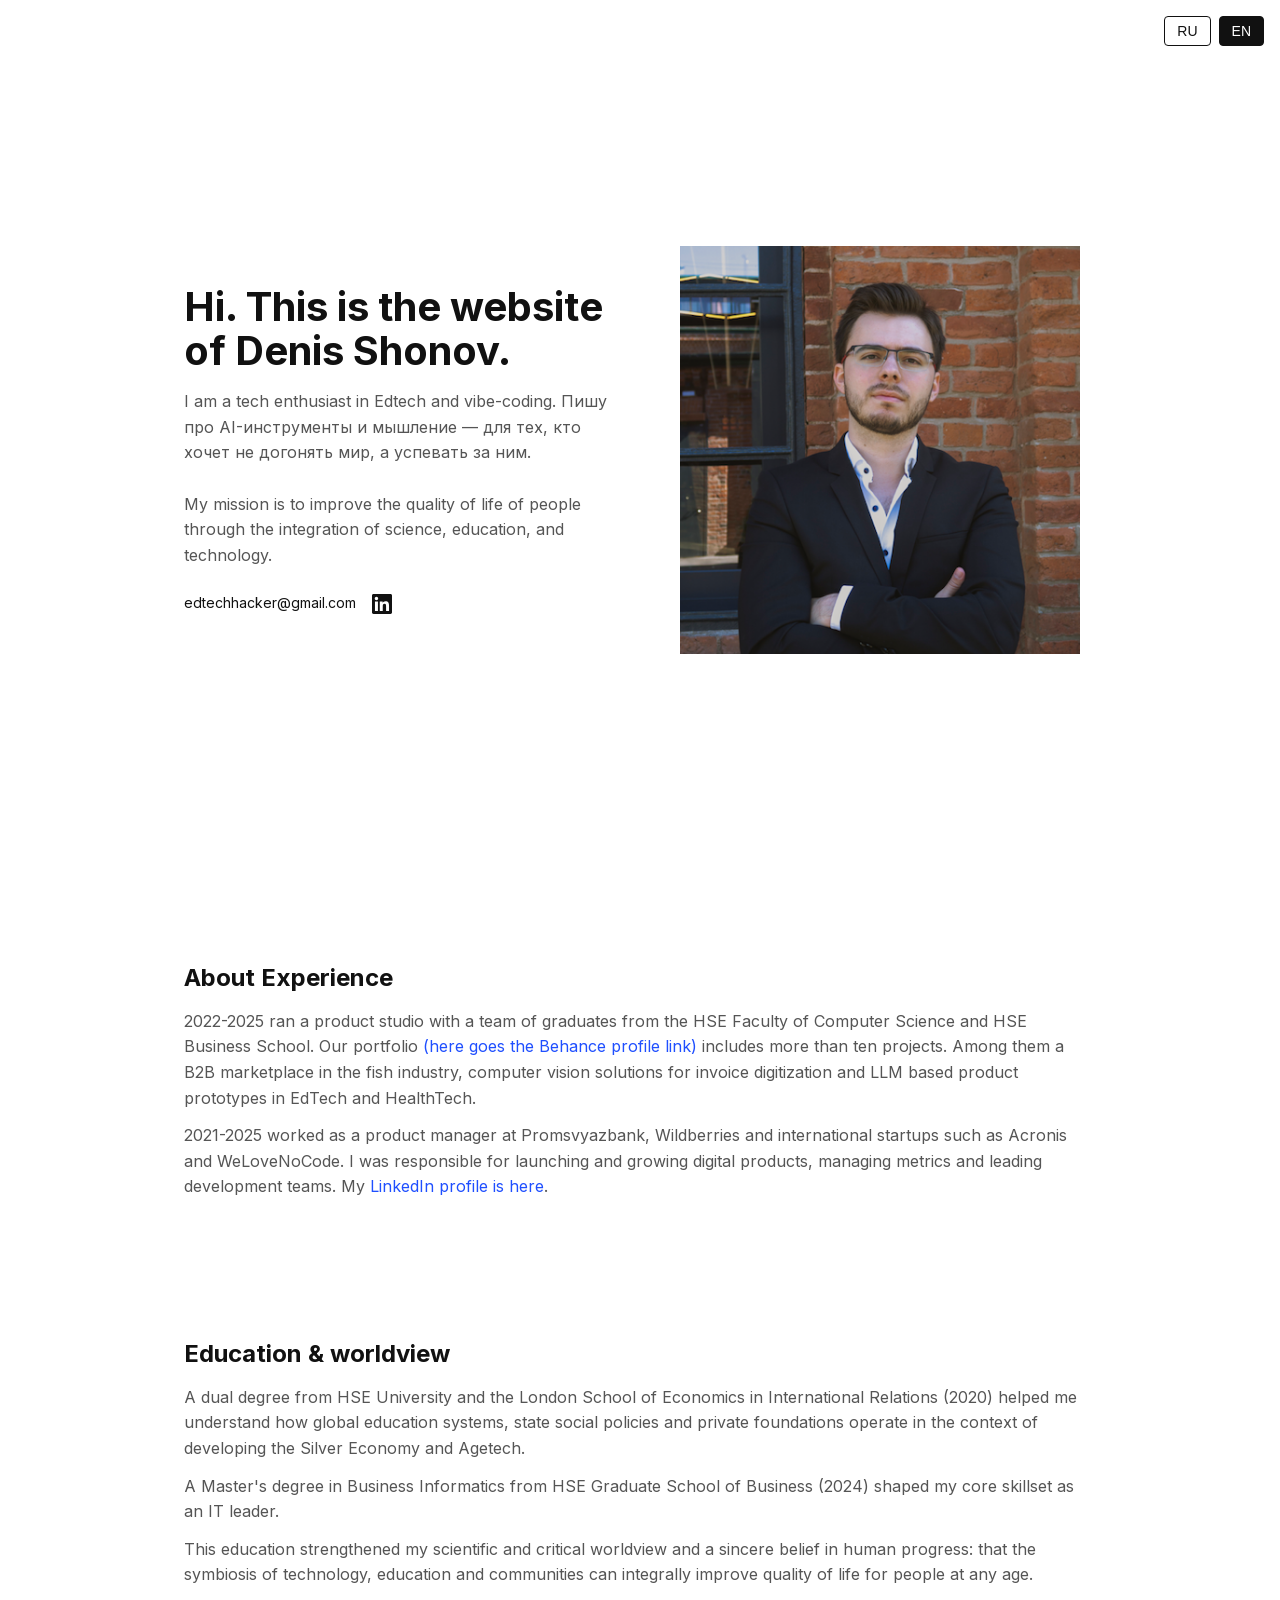
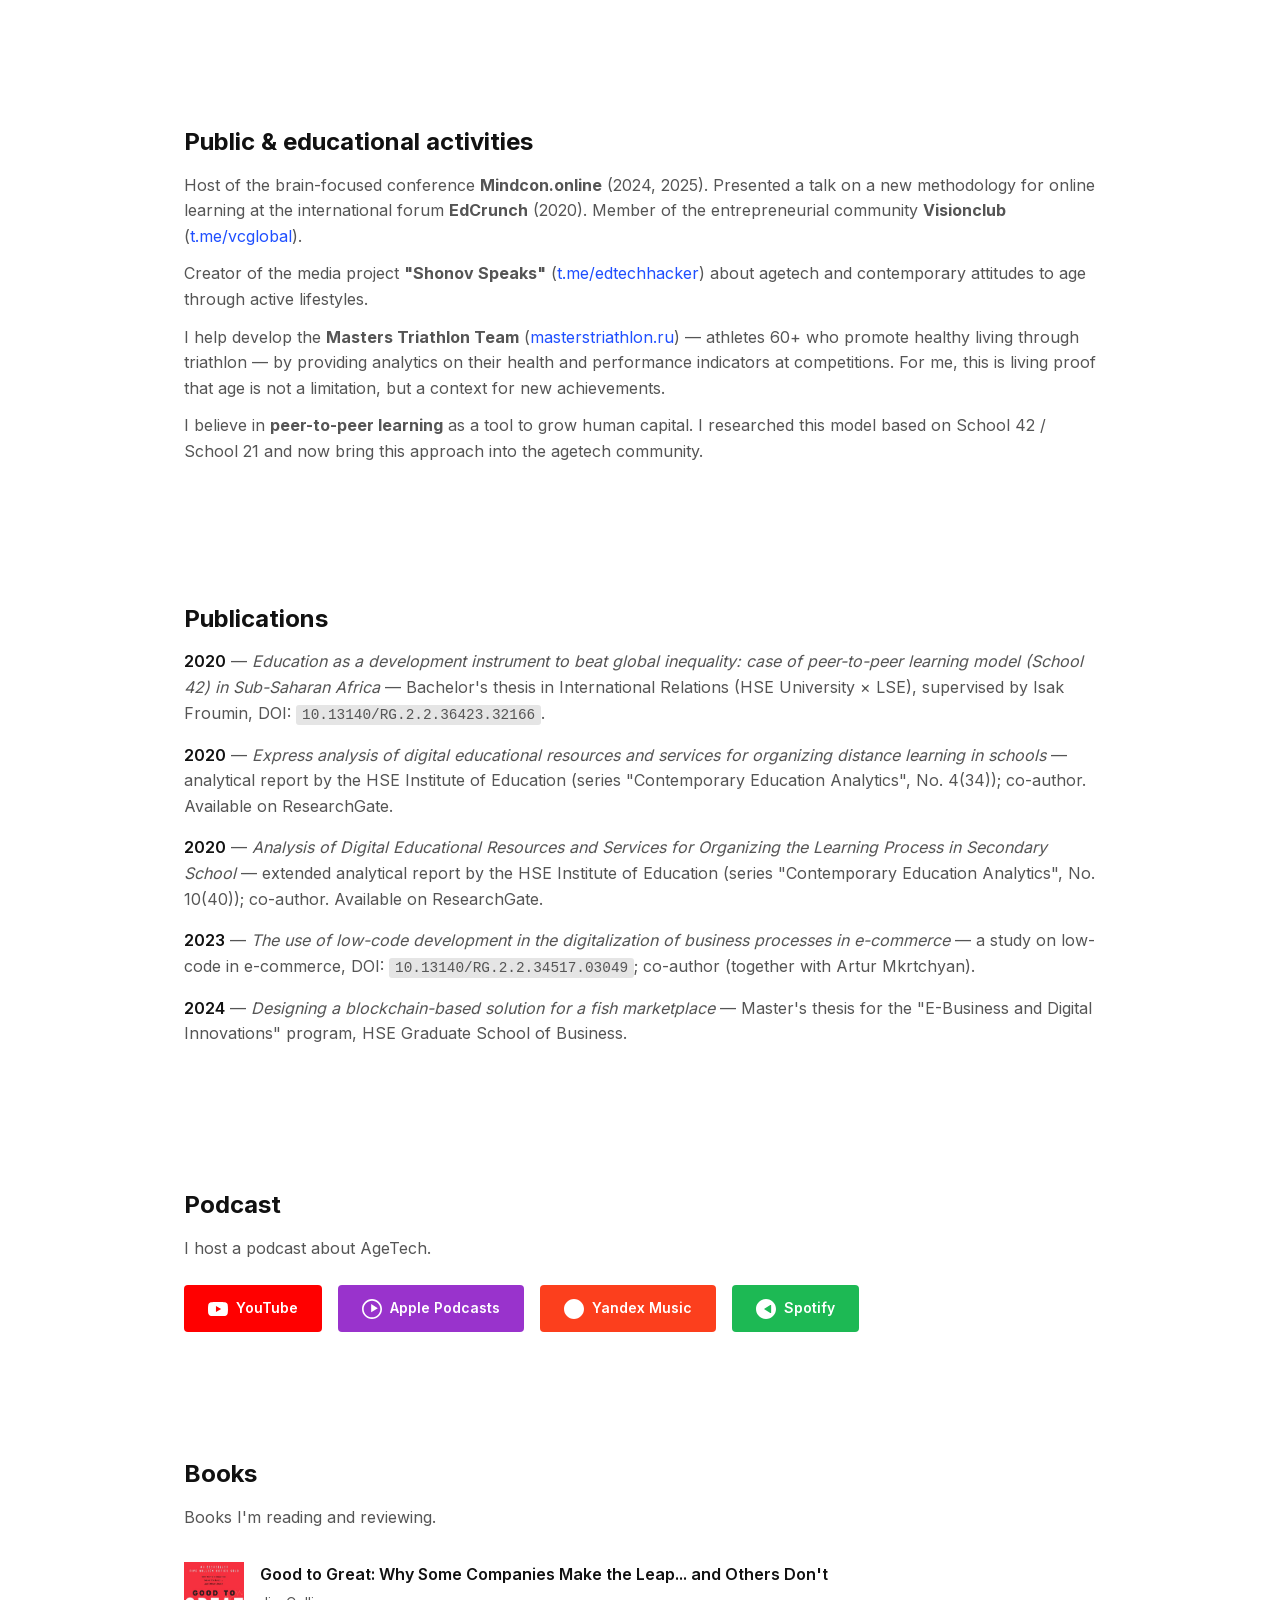
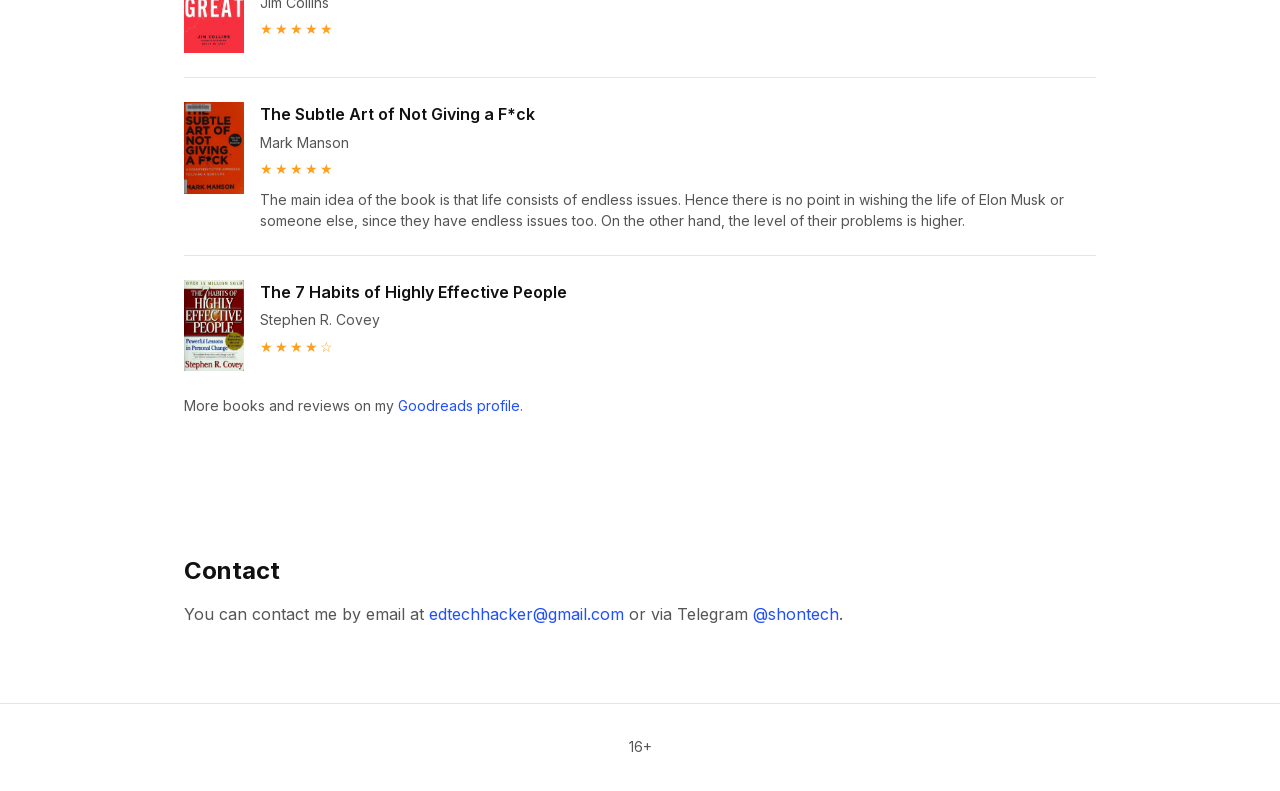
==== commit a808cea0: "Update site: local fonts, static books list, reworked lab page - Inter font self-hosted (fonts/, fon" ====
--- a/index.html
+++ b/index.html
@@ -27,9 +27,8 @@
   <link rel="icon" type="image/png" href="logosho.png">
   <link rel="apple-touch-icon" href="logosho.png">
   
-  <link rel="preconnect" href="https://fonts.googleapis.com">
-  <link rel="preconnect" href="https://fonts.gstatic.com" crossorigin>
-  <link href="https://fonts.googleapis.com/css2?family=Inter:wght@400;600;700&display=swap" rel="stylesheet">
+  <!-- Self-hosted Inter font (no external requests) -->
+  <link rel="stylesheet" href="fonts.css">
   <style>
     :root {
       --color-background-primary: #FFFFFF;
@@ -235,127 +234,65 @@
       border-radius: 3px;
     }
 
-    /* Goodreads Widget */
-    #gr_custom_widget_ {
+    /* Books */
+    .books-list {
       margin-top: 32px;
     }
 
-    .gr_custom_container_ {
-      border: 1px solid var(--color-border-subtle);
-      border-radius: 0;
-      padding: 24px;
-      background-color: var(--color-background-primary);
-      color: var(--color-text-primary);
-      width: 100%;
-      max-width: 100%;
-    }
-
-    .gr_custom_header_ {
+    .book-item {
+      display: flex;
+      gap: 16px;
+      align-items: flex-start;
+      margin-bottom: 24px;
+      padding-bottom: 24px;
       border-bottom: 1px solid var(--color-border-subtle);
-      width: 100%;
-      margin-bottom: 16px;
-      padding-bottom: 12px;
-      text-align: left;
-      font-size: 1.5rem;
-      font-weight: 700;
-    }
-
-    .gr_custom_header_ a {
-      color: var(--color-text-primary);
-      text-decoration: none;
-    }
-
-    .gr_custom_header_ a:hover {
-      text-decoration: underline;
-    }
-
-    .gr_custom_each_container_ {
-      width: 100%;
-      clear: both;
-      margin-bottom: 20px;
-      overflow: auto;
-      padding-bottom: 16px;
-      border-bottom: 1px solid var(--color-border-subtle);
-    }
-
-    .gr_custom_each_container_:last-child {
+    }
+
+    .book-item:last-of-type {
       border-bottom: none;
-    }
-
-    .gr_custom_book_container_ {
-      overflow: hidden;
-      height: 60px;
-      float: left;
-      margin-right: 12px;
-      width: 39px;
-    }
-
-    .gr_custom_book_container_ img {
-      width: 100%;
+      padding-bottom: 0;
+    }
+
+    .book-item img {
+      width: 60px;
       height: auto;
-    }
-
-    .gr_custom_title_ {
+      flex-shrink: 0;
+    }
+
+    .book-item-title {
       font-size: 1rem;
       font-weight: 600;
       margin-bottom: 4px;
       color: var(--color-text-primary);
     }
 
-    .gr_custom_title_ a {
+    .book-item-title a {
       color: var(--color-text-primary);
       text-decoration: none;
     }
 
-    .gr_custom_title_ a:hover {
-      text-decoration: underline;
-    }
-
-    .gr_custom_author_ {
+    .book-item-author {
       font-size: 0.875rem;
       color: var(--color-text-muted);
-      margin-bottom: 8px;
-    }
-
-    .gr_custom_author_ a {
-      color: var(--color-text-muted);
-      text-decoration: none;
-    }
-
-    .gr_custom_author_ a:hover {
-      text-decoration: underline;
-    }
-
-    .gr_custom_review_ {
+      margin-bottom: 4px;
+    }
+
+    .book-stars {
+      font-size: 0.875rem;
+      color: #FF9F1C;
+      letter-spacing: 2px;
+    }
+
+    .book-item-review {
       font-size: 0.875rem;
       color: var(--color-text-muted);
       margin-top: 8px;
       line-height: 1.5;
     }
 
-    .gr_custom_rating_ {
-      float: right;
-      margin-left: 12px;
-    }
-
-    .gr_custom_rating_ img {
-      width: 16px;
-      height: 16px;
-    }
-
-    .gr_custom_tags_ {
+    .books-footer {
+      margin-top: 24px;
       font-size: 0.875rem;
-      color: var(--color-text-muted);
-    }
-
-    #gr_custom_widget_ center {
-      margin-top: 24px;
-      padding-top: 16px;
-      border-top: 1px solid var(--color-border-subtle);
-    }
-
-    #gr_custom_widget_ center img {
-      opacity: 0.6;
     }
 
     /* Links */
@@ -628,7 +565,7 @@
             </svg>
             Apple Podcasts
           </a>
-          <a href="http://music.yandex.ru/album/39109988" target="_blank" class="podcast-link-btn yandex-music-link">
+          <a href="https://music.yandex.ru/album/39109988" target="_blank" class="podcast-link-btn yandex-music-link">
             <svg viewBox="0 0 24 24" xmlns="http://www.w3.org/2000/svg">
               <path d="M12 0C5.373 0 0 5.373 0 12s5.373 12 12 12 12-5.373 12-12S18.627 0 12 0zm5.568 8.16c-.169 0-.315.06-.442.18l-1.428 1.4-1.428-1.4c-.127-.12-.273-.18-.442-.18-.338 0-.6.262-.6.6 0 .169.06.315.18.442l1.4 1.428-1.4 1.428c-.12.127-.18.273-.18.442 0 .338.262.6.6.6.169 0 .315-.06.442-.18l1.428-1.4 1.428 1.4c.127.12.273.18.442.18.338 0 .6-.262.6-.6 0-.169-.06-.315-.18-.442l-1.4-1.428 1.4-1.428c.12-.127.18-.273.18-.442 0-.338-.262-.6-.6-.6z"/>
             </svg>
@@ -658,7 +595,7 @@
             </svg>
             Apple Podcasts
           </a>
-          <a href="http://music.yandex.ru/album/39109988" target="_blank" class="podcast-link-btn yandex-music-link">
+          <a href="https://music.yandex.ru/album/39109988" target="_blank" class="podcast-link-btn yandex-music-link">
             <svg viewBox="0 0 24 24" xmlns="http://www.w3.org/2000/svg">
               <path d="M12 0C5.373 0 0 5.373 0 12s5.373 12 12 12 12-5.373 12-12S18.627 0 12 0zm5.568 8.16c-.169 0-.315.06-.442.18l-1.428 1.4-1.428-1.4c-.127-.12-.273-.18-.442-.18-.338 0-.6.262-.6.6 0 .169.06.315.18.442l1.4 1.428-1.4 1.428c-.12.127-.18.273-.18.442 0 .338.262.6.6.6.169 0 .315-.06.442-.18l1.428-1.4 1.428 1.4c.127.12.273.18.442.18.338 0 .6-.262.6-.6 0-.169-.06-.315-.18-.442l-1.4-1.428 1.4-1.428c.12-.127.18-.273.18-.442 0-.338-.262-.6-.6-.6z"/>
             </svg>
@@ -681,130 +618,66 @@
       <div class="lang-content active" data-lang="ru">
         <h2>Книги</h2>
         <p>Книги, которые я читаю и рецензирую.</p>
-        <div id="gr_custom_widget_">
-          <div class="gr_custom_container_">
-            <h2 class="gr_custom_header_">
-              <a style="text-decoration: none;" rel="nofollow" href="https://www.goodreads.com/review/list/131848577-denis-shonov?shelf=read&amp;utm_medium=api&amp;utm_source=custom_widget">Книги Дениса</a>
-            </h2>
-            <div class="gr_custom_each_container_">
-              <div class="gr_custom_book_container_">
-                <a title="Good to Great: Why Some Companies Make the Leap... and Others Don't" rel="nofollow" href="https://www.goodreads.com/review/show/3887552486?utm_medium=api&amp;utm_source=custom_widget"><img alt="Good to Great: Why Some Companies Make the Leap... and Others Don't" border="0" src="https://i.gr-assets.com/images/S/compressed.photo.goodreads.com/books/1546097703l/76865._SY75_.jpg" /></a>
-              </div>
-              <div class="gr_custom_rating_">
-                <span class=" staticStars notranslate" title="it was amazing"><img alt="it was amazing" src="https://s.gr-assets.com/images/layout/gr_red_star_active.png" /><img alt="" src="https://s.gr-assets.com/images/layout/gr_red_star_active.png" /><img alt="" src="https://s.gr-assets.com/images/layout/gr_red_star_active.png" /><img alt="" src="https://s.gr-assets.com/images/layout/gr_red_star_active.png" /><img alt="" src="https://s.gr-assets.com/images/layout/gr_red_star_active.png" /></span>
-              </div>
-              <div class="gr_custom_title_">
-                <a rel="nofollow" href="https://www.goodreads.com/review/show/3887552486?utm_medium=api&amp;utm_source=custom_widget">Good to Great: Why Some Companies Make the Leap... and Others Don't</a>
-              </div>
-              <div class="gr_custom_author_">
-                by <a rel="nofollow" href="https://www.goodreads.com/author/show/2826.Jim_Collins">Jim Collins</a>
-              </div>
+        <div class="books-list">
+          <div class="book-item">
+            <img src="books/good-to-great.jpg" alt="Обложка: Good to Great">
+            <div>
+              <div class="book-item-title"><a rel="nofollow" href="https://www.goodreads.com/review/show/3887552486" target="_blank">Good to Great: Why Some Companies Make the Leap... and Others Don't</a></div>
+              <div class="book-item-author">Jim Collins</div>
+              <div class="book-stars">★★★★★</div>
             </div>
-            <div class="gr_custom_each_container_">
-              <div class="gr_custom_book_container_">
-                <a title="The Subtle Art of Not Giving a F*ck: A Counterintuitive Approach to Living a Good Life" rel="nofollow" href="https://www.goodreads.com/review/show/3887550935?utm_medium=api&amp;utm_source=custom_widget"><img alt="The Subtle Art of Not Giving a F*ck: A Counterintuitive Approach to Living a Good Life" border="0" src="https://i.gr-assets.com/images/S/compressed.photo.goodreads.com/books/1465761302l/28257707._SX50_.jpg" /></a>
-              </div>
-              <div class="gr_custom_rating_">
-                <span class=" staticStars notranslate" title="it was amazing"><img alt="it was amazing" src="https://s.gr-assets.com/images/layout/gr_red_star_active.png" /><img alt="" src="https://s.gr-assets.com/images/layout/gr_red_star_active.png" /><img alt="" src="https://s.gr-assets.com/images/layout/gr_red_star_active.png" /><img alt="" src="https://s.gr-assets.com/images/layout/gr_red_star_active.png" /><img alt="" src="https://s.gr-assets.com/images/layout/gr_red_star_active.png" /></span>
-              </div>
-              <div class="gr_custom_title_">
-                <a rel="nofollow" href="https://www.goodreads.com/review/show/3887550935?utm_medium=api&amp;utm_source=custom_widget">The Subtle Art of Not Giving a F*ck: A Counterintuitive Approach to Living a Good Life</a>
-              </div>
-              <div class="gr_custom_author_">
-                by <a rel="nofollow" href="https://www.goodreads.com/author/show/8529755.Mark_Manson">Mark Manson</a>
-              </div>
-              <div class="gr_custom_review_">
-                The main idea of the book is that life consists of endless issues. Hence there is no point in wishing the life of Elone Musk or someone else, since they have endless issues too. On the other hand, the level of their problems is higher th...
-              </div>
+          </div>
+          <div class="book-item">
+            <img src="books/subtle-art.jpg" alt="Обложка: The Subtle Art of Not Giving a F*ck">
+            <div>
+              <div class="book-item-title"><a rel="nofollow" href="https://www.goodreads.com/review/show/3887550935" target="_blank">The Subtle Art of Not Giving a F*ck</a></div>
+              <div class="book-item-author">Mark Manson</div>
+              <div class="book-stars">★★★★★</div>
+              <div class="book-item-review">Главная идея книги: жизнь состоит из бесконечных проблем, поэтому нет смысла мечтать о жизни Илона Маска или кого-то ещё — у них тоже бесконечные проблемы, просто уровень выше.</div>
             </div>
-            <div class="gr_custom_each_container_">
-              <div class="gr_custom_book_container_">
-                <a title="The 7 Habits of Highly Effective People: Powerful Lessons in Personal Change" rel="nofollow" href="https://www.goodreads.com/review/show/3887550657?utm_medium=api&amp;utm_source=custom_widget"><img alt="The 7 Habits of Highly Effective People: Powerful Lessons in Personal Change" border="0" src="https://i.gr-assets.com/images/S/compressed.photo.goodreads.com/books/1421842784l/36072._SY75_.jpg" /></a>
-              </div>
-              <div class="gr_custom_rating_">
-                <span class=" staticStars notranslate" title="really liked it"><img alt="really liked it" src="https://s.gr-assets.com/images/layout/gr_red_star_active.png" /><img alt="" src="https://s.gr-assets.com/images/layout/gr_red_star_active.png" /><img alt="" src="https://s.gr-assets.com/images/layout/gr_red_star_active.png" /><img alt="" src="https://s.gr-assets.com/images/layout/gr_red_star_active.png" /><img alt="" src="https://s.gr-assets.com/images/layout/gr_red_star_inactive.png" /></span>
-              </div>
-              <div class="gr_custom_title_">
-                <a rel="nofollow" href="https://www.goodreads.com/review/show/3887550657?utm_medium=api&amp;utm_source=custom_widget">The 7 Habits of Highly Effective People: Powerful Lessons in Personal Change</a>
-              </div>
-              <div class="gr_custom_author_">
-                by <a rel="nofollow" href="https://www.goodreads.com/author/show/1538.Stephen_R_Covey">Stephen R. Covey</a>
-              </div>
+          </div>
+          <div class="book-item">
+            <img src="books/7-habits.jpg" alt="Обложка: The 7 Habits of Highly Effective People">
+            <div>
+              <div class="book-item-title"><a rel="nofollow" href="https://www.goodreads.com/review/show/3887550657" target="_blank">The 7 Habits of Highly Effective People</a></div>
+              <div class="book-item-author">Stephen R. Covey</div>
+              <div class="book-stars">★★★★☆</div>
             </div>
-            <br style="clear: both"/>
-            <center>
-              <a rel="nofollow" href="https://www.goodreads.com/"><img alt="goodreads.com" style="border:0" src="https://s.gr-assets.com/images/widget/widget_logo.gif" /></a>
-            </center>
-            <noscript>
-              Share <a rel="nofollow" href="https://www.goodreads.com/">book reviews</a> and ratings with Denis, and even join a <a rel="nofollow" href="https://www.goodreads.com/group">book club</a> on Goodreads.
-            </noscript>
           </div>
+          <p class="books-footer">Больше книг и рецензий — в моём <a rel="nofollow" href="https://www.goodreads.com/review/list/131848577-denis-shonov?shelf=read" target="_blank">профиле на Goodreads</a>.</p>
         </div>
-        <script src="https://www.goodreads.com/review/custom_widget/131848577.Denis's%20bookshelf:%20read?cover_position=&cover_size=&num_books=5&order=&shelf=&sort=&widget_bg_transparent=" type="text/javascript" charset="utf-8"></script>
       </div>
       <div class="lang-content" data-lang="en">
         <h2>Books</h2>
         <p>Books I'm reading and reviewing.</p>
-        <div id="gr_custom_widget_">
-          <div class="gr_custom_container_">
-            <h2 class="gr_custom_header_">
-              <a style="text-decoration: none;" rel="nofollow" href="https://www.goodreads.com/review/list/131848577-denis-shonov?shelf=read&amp;utm_medium=api&amp;utm_source=custom_widget">Denis's books</a>
-            </h2>
-            <div class="gr_custom_each_container_">
-              <div class="gr_custom_book_container_">
-                <a title="Good to Great: Why Some Companies Make the Leap... and Others Don't" rel="nofollow" href="https://www.goodreads.com/review/show/3887552486?utm_medium=api&amp;utm_source=custom_widget"><img alt="Good to Great: Why Some Companies Make the Leap... and Others Don't" border="0" src="https://i.gr-assets.com/images/S/compressed.photo.goodreads.com/books/1546097703l/76865._SY75_.jpg" /></a>
-              </div>
-              <div class="gr_custom_rating_">
-                <span class=" staticStars notranslate" title="it was amazing"><img alt="it was amazing" src="https://s.gr-assets.com/images/layout/gr_red_star_active.png" /><img alt="" src="https://s.gr-assets.com/images/layout/gr_red_star_active.png" /><img alt="" src="https://s.gr-assets.com/images/layout/gr_red_star_active.png" /><img alt="" src="https://s.gr-assets.com/images/layout/gr_red_star_active.png" /><img alt="" src="https://s.gr-assets.com/images/layout/gr_red_star_active.png" /></span>
-              </div>
-              <div class="gr_custom_title_">
-                <a rel="nofollow" href="https://www.goodreads.com/review/show/3887552486?utm_medium=api&amp;utm_source=custom_widget">Good to Great: Why Some Companies Make the Leap... and Others Don't</a>
-              </div>
-              <div class="gr_custom_author_">
-                by <a rel="nofollow" href="https://www.goodreads.com/author/show/2826.Jim_Collins">Jim Collins</a>
-              </div>
+        <div class="books-list">
+          <div class="book-item">
+            <img src="books/good-to-great.jpg" alt="Cover: Good to Great">
+            <div>
+              <div class="book-item-title"><a rel="nofollow" href="https://www.goodreads.com/review/show/3887552486" target="_blank">Good to Great: Why Some Companies Make the Leap... and Others Don't</a></div>
+              <div class="book-item-author">Jim Collins</div>
+              <div class="book-stars">★★★★★</div>
             </div>
-            <div class="gr_custom_each_container_">
-              <div class="gr_custom_book_container_">
-                <a title="The Subtle Art of Not Giving a F*ck: A Counterintuitive Approach to Living a Good Life" rel="nofollow" href="https://www.goodreads.com/review/show/3887550935?utm_medium=api&amp;utm_source=custom_widget"><img alt="The Subtle Art of Not Giving a F*ck: A Counterintuitive Approach to Living a Good Life" border="0" src="https://i.gr-assets.com/images/S/compressed.photo.goodreads.com/books/1465761302l/28257707._SX50_.jpg" /></a>
-              </div>
-              <div class="gr_custom_rating_">
-                <span class=" staticStars notranslate" title="it was amazing"><img alt="it was amazing" src="https://s.gr-assets.com/images/layout/gr_red_star_active.png" /><img alt="" src="https://s.gr-assets.com/images/layout/gr_red_star_active.png" /><img alt="" src="https://s.gr-assets.com/images/layout/gr_red_star_active.png" /><img alt="" src="https://s.gr-assets.com/images/layout/gr_red_star_active.png" /><img alt="" src="https://s.gr-assets.com/images/layout/gr_red_star_active.png" /></span>
-              </div>
-              <div class="gr_custom_title_">
-                <a rel="nofollow" href="https://www.goodreads.com/review/show/3887550935?utm_medium=api&amp;utm_source=custom_widget">The Subtle Art of Not Giving a F*ck: A Counterintuitive Approach to Living a Good Life</a>
-              </div>
-              <div class="gr_custom_author_">
-                by <a rel="nofollow" href="https://www.goodreads.com/author/show/8529755.Mark_Manson">Mark Manson</a>
-              </div>
-              <div class="gr_custom_review_">
-                The main idea of the book is that life consists of endless issues. Hence there is no point in wishing the life of Elone Musk or someone else, since they have endless issues too. On the other hand, the level of their problems is higher th...
-              </div>
+          </div>
+          <div class="book-item">
+            <img src="books/subtle-art.jpg" alt="Cover: The Subtle Art of Not Giving a F*ck">
+            <div>
+              <div class="book-item-title"><a rel="nofollow" href="https://www.goodreads.com/review/show/3887550935" target="_blank">The Subtle Art of Not Giving a F*ck</a></div>
+              <div class="book-item-author">Mark Manson</div>
+              <div class="book-stars">★★★★★</div>
+              <div class="book-item-review">The main idea of the book is that life consists of endless issues. Hence there is no point in wishing the life of Elon Musk or someone else, since they have endless issues too. On the other hand, the level of their problems is higher.</div>
             </div>
-            <div class="gr_custom_each_container_">
-              <div class="gr_custom_book_container_">
-                <a title="The 7 Habits of Highly Effective People: Powerful Lessons in Personal Change" rel="nofollow" href="https://www.goodreads.com/review/show/3887550657?utm_medium=api&amp;utm_source=custom_widget"><img alt="The 7 Habits of Highly Effective People: Powerful Lessons in Personal Change" border="0" src="https://i.gr-assets.com/images/S/compressed.photo.goodreads.com/books/1421842784l/36072._SY75_.jpg" /></a>
-              </div>
-              <div class="gr_custom_rating_">
-                <span class=" staticStars notranslate" title="really liked it"><img alt="really liked it" src="https://s.gr-assets.com/images/layout/gr_red_star_active.png" /><img alt="" src="https://s.gr-assets.com/images/layout/gr_red_star_active.png" /><img alt="" src="https://s.gr-assets.com/images/layout/gr_red_star_active.png" /><img alt="" src="https://s.gr-assets.com/images/layout/gr_red_star_active.png" /><img alt="" src="https://s.gr-assets.com/images/layout/gr_red_star_inactive.png" /></span>
-              </div>
-              <div class="gr_custom_title_">
-                <a rel="nofollow" href="https://www.goodreads.com/review/show/3887550657?utm_medium=api&amp;utm_source=custom_widget">The 7 Habits of Highly Effective People: Powerful Lessons in Personal Change</a>
-              </div>
-              <div class="gr_custom_author_">
-                by <a rel="nofollow" href="https://www.goodreads.com/author/show/1538.Stephen_R_Covey">Stephen R. Covey</a>
-              </div>
+          </div>
+          <div class="book-item">
+            <img src="books/7-habits.jpg" alt="Cover: The 7 Habits of Highly Effective People">
+            <div>
+              <div class="book-item-title"><a rel="nofollow" href="https://www.goodreads.com/review/show/3887550657" target="_blank">The 7 Habits of Highly Effective People</a></div>
+              <div class="book-item-author">Stephen R. Covey</div>
+              <div class="book-stars">★★★★☆</div>
             </div>
-            <br style="clear: both"/>
-            <center>
-              <a rel="nofollow" href="https://www.goodreads.com/"><img alt="goodreads.com" style="border:0" src="https://s.gr-assets.com/images/widget/widget_logo.gif" /></a>
-            </center>
-            <noscript>
-              Share <a rel="nofollow" href="https://www.goodreads.com/">book reviews</a> and ratings with Denis, and even join a <a rel="nofollow" href="https://www.goodreads.com/group">book club</a> on Goodreads.
-            </noscript>
           </div>
+          <p class="books-footer">More books and reviews on my <a rel="nofollow" href="https://www.goodreads.com/review/list/131848577-denis-shonov?shelf=read" target="_blank">Goodreads profile</a>.</p>
         </div>
-        <script src="https://www.goodreads.com/review/custom_widget/131848577.Denis's%20bookshelf:%20read?cover_position=&cover_size=&num_books=5&order=&shelf=&sort=&widget_bg_transparent=" type="text/javascript" charset="utf-8"></script>
       </div>
     </div>
   </section>
@@ -820,6 +693,13 @@
         <h2>Contact</h2>
         <p>You can contact me by email at <a href="mailto:edtechhacker@gmail.com">edtechhacker@gmail.com</a> or via Telegram <a href="https://t.me/shontech" target="_blank">@shontech</a>.</p>
       </div>
+    </div>
+  </section>
+
+  <!-- Footer -->
+  <section style="padding-top: 32px; padding-bottom: 32px; border-top: 1px solid var(--color-border-subtle);">
+    <div class="container">
+      <p style="text-align: center; color: var(--color-text-muted); font-size: 0.875rem; margin-bottom: 0;">16+</p>
     </div>
   </section>
 
--- a/fonts.css
+++ b/fonts.css
@@ -0,0 +1,54 @@
+/* cyrillic */
+@font-face {
+  font-family: 'Inter';
+  font-style: normal;
+  font-weight: 400;
+  font-display: swap;
+  src: url('fonts/inter-400-cyrillic.woff2') format('woff2');
+  unicode-range: U+0301, U+0400-045F, U+0490-0491, U+04B0-04B1, U+2116;
+}
+/* latin */
+@font-face {
+  font-family: 'Inter';
+  font-style: normal;
+  font-weight: 400;
+  font-display: swap;
+  src: url('fonts/inter-400-latin.woff2') format('woff2');
+  unicode-range: U+0000-00FF, U+0131, U+0152-0153, U+02BB-02BC, U+02C6, U+02DA, U+02DC, U+0304, U+0308, U+0329, U+2000-206F, U+20AC, U+2122, U+2191, U+2193, U+2212, U+2215, U+FEFF, U+FFFD;
+}
+/* cyrillic */
+@font-face {
+  font-family: 'Inter';
+  font-style: normal;
+  font-weight: 600;
+  font-display: swap;
+  src: url('fonts/inter-600-cyrillic.woff2') format('woff2');
+  unicode-range: U+0301, U+0400-045F, U+0490-0491, U+04B0-04B1, U+2116;
+}
+/* latin */
+@font-face {
+  font-family: 'Inter';
+  font-style: normal;
+  font-weight: 600;
+  font-display: swap;
+  src: url('fonts/inter-600-latin.woff2') format('woff2');
+  unicode-range: U+0000-00FF, U+0131, U+0152-0153, U+02BB-02BC, U+02C6, U+02DA, U+02DC, U+0304, U+0308, U+0329, U+2000-206F, U+20AC, U+2122, U+2191, U+2193, U+2212, U+2215, U+FEFF, U+FFFD;
+}
+/* cyrillic */
+@font-face {
+  font-family: 'Inter';
+  font-style: normal;
+  font-weight: 700;
+  font-display: swap;
+  src: url('fonts/inter-700-cyrillic.woff2') format('woff2');
+  unicode-range: U+0301, U+0400-045F, U+0490-0491, U+04B0-04B1, U+2116;
+}
+/* latin */
+@font-face {
+  font-family: 'Inter';
+  font-style: normal;
+  font-weight: 700;
+  font-display: swap;
+  src: url('fonts/inter-700-latin.woff2') format('woff2');
+  unicode-range: U+0000-00FF, U+0131, U+0152-0153, U+02BB-02BC, U+02C6, U+02DA, U+02DC, U+0304, U+0308, U+0329, U+2000-206F, U+20AC, U+2122, U+2191, U+2193, U+2212, U+2215, U+FEFF, U+FFFD;
+}
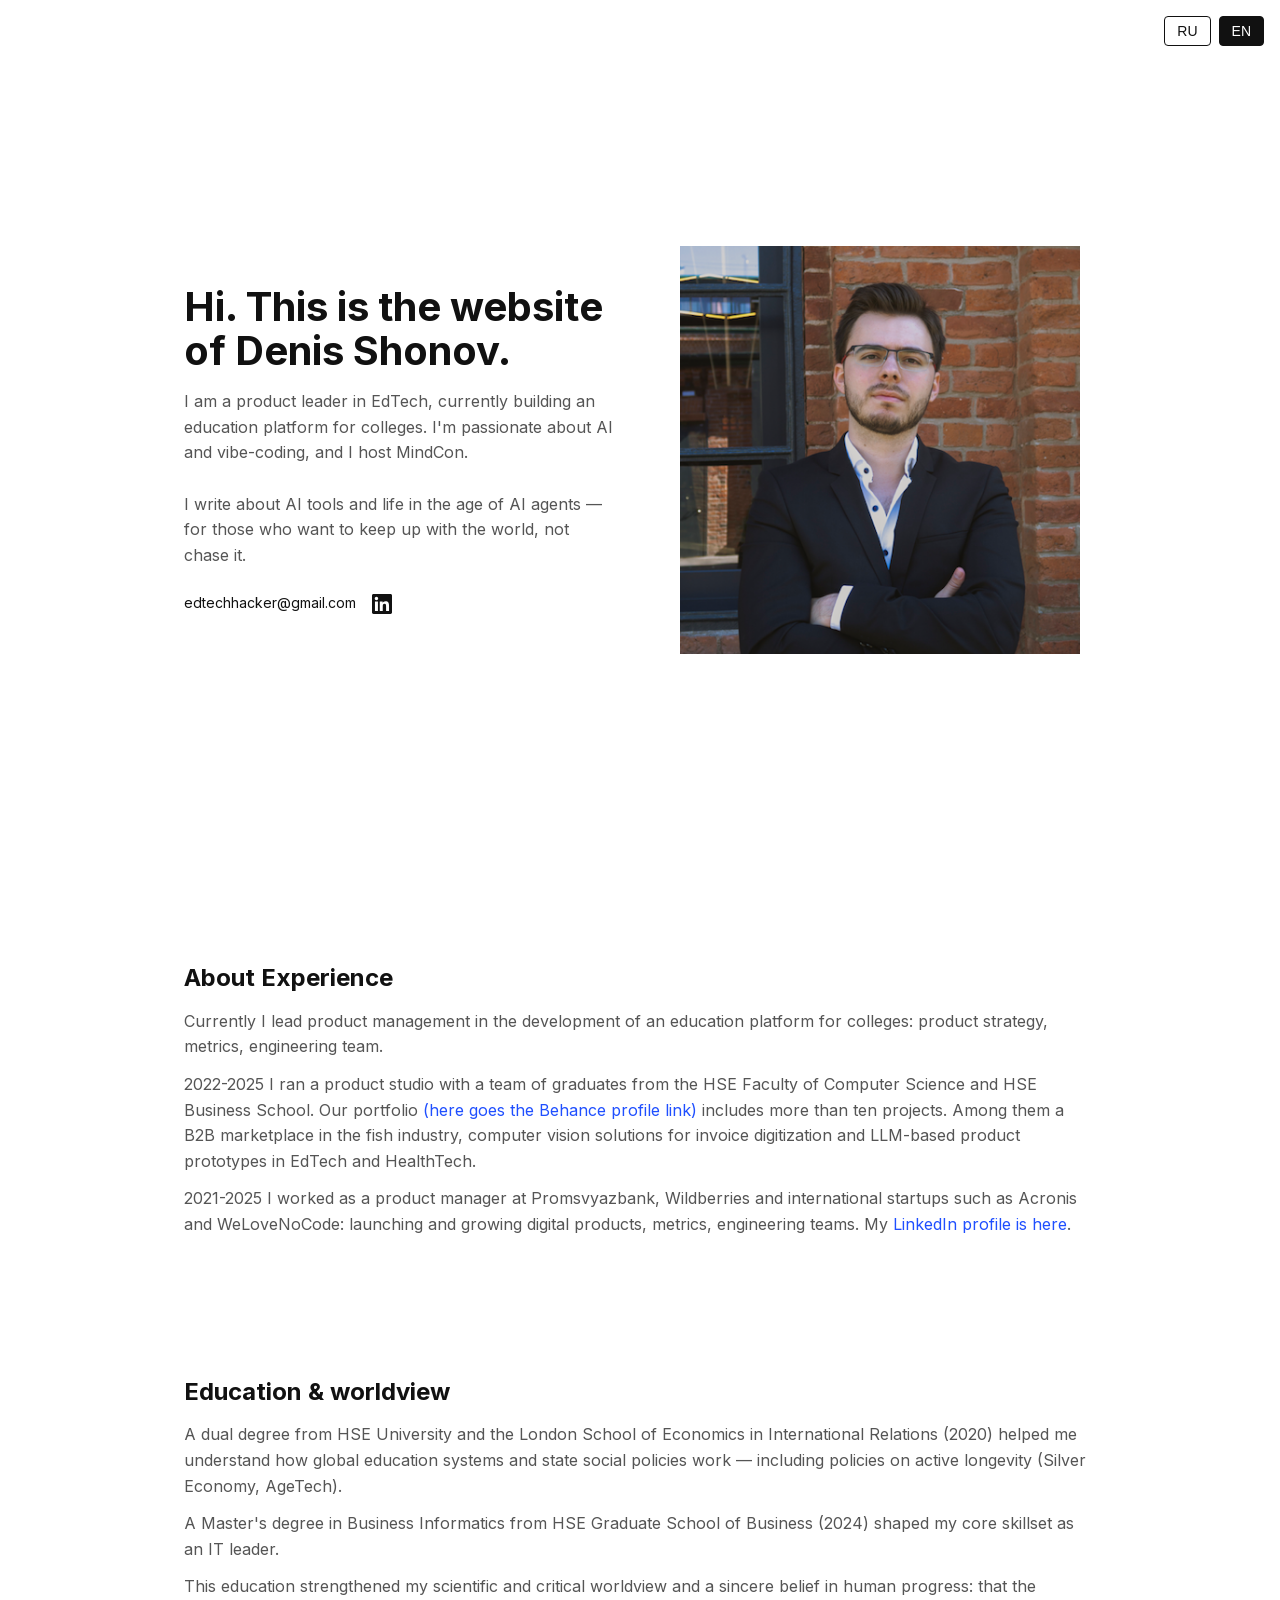
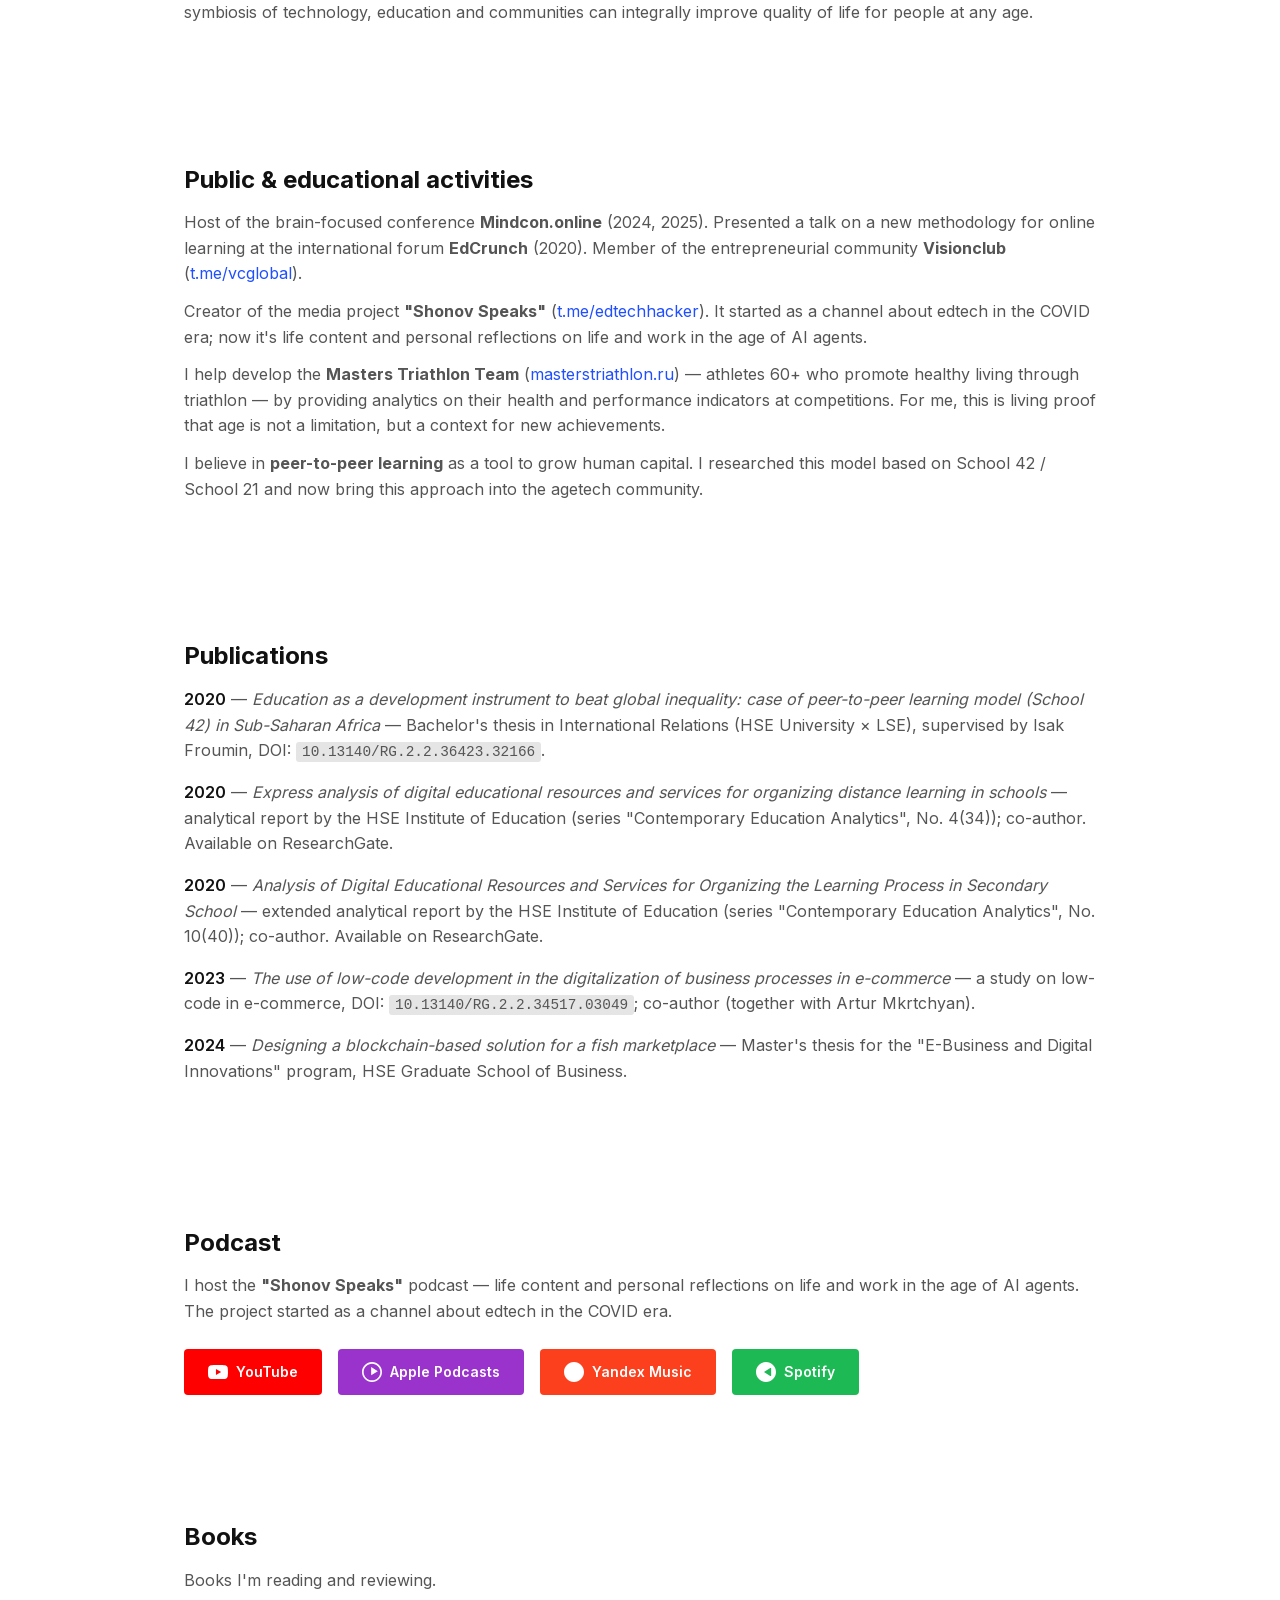
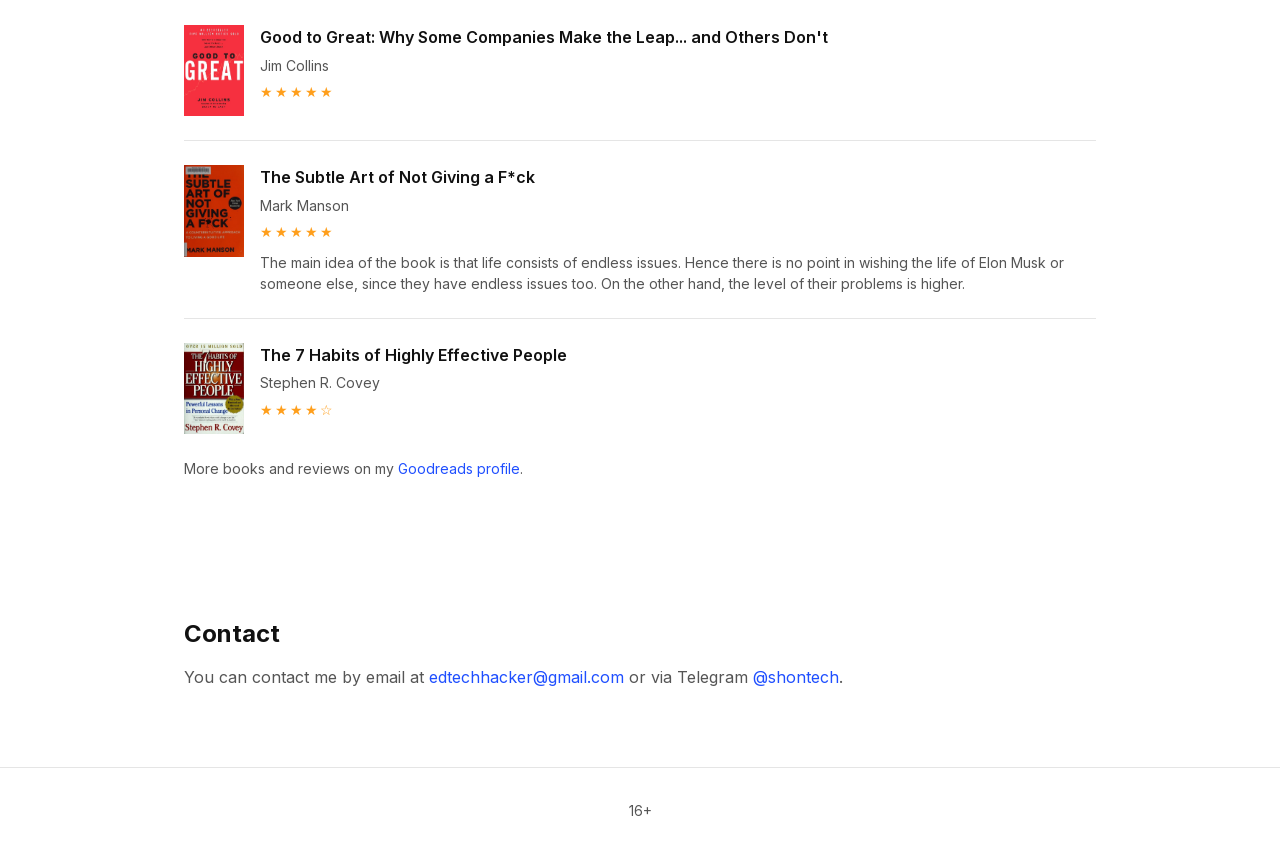
==== commit f697b530: "Update copy: EdTech product lead positioning, podcast description Co-Authored-By: Claude <noreply@an" ====
--- a/index.html
+++ b/index.html
@@ -3,15 +3,15 @@
 <head>
   <meta charset="UTF-8">
   <meta name="viewport" content="width=device-width, initial-scale=1.0">
-  <title>Денис Шонов | Энтузиаст vibe-coding </title>
-  <meta name="description" content="Энтузиаст Vibe-coding и Edtech. IT-руководитель. Энтузиаст вайбкодинга. Ведущий MindCon. Пишу про AI-инструменты и мышление — для тех, кто хочет не догонять мир, а успевать за ним.">
-  <meta name="keywords" content="Ai, агентная экономика, Денис Шонов, стартапы, HealthTech, EdTech">
+  <title>Денис Шонов | Продуктовый руководитель в EdTech</title>
+  <meta name="description" content="Продуктовый руководитель в EdTech: развиваю образовательную платформу для колледжей. Энтузиаст ИИ и vibe-coding. Пишу про ИИ-инструменты и жизнь в эпоху ИИ-агентов.">
+  <meta name="keywords" content="Денис Шонов, EdTech, продуктовое управление, ИИ, vibe-coding, MindCon">
   <meta name="author" content="Denis Shonov">
   
   <!-- Open Graph / Facebook -->
   <meta property="og:type" content="website">
-  <meta property="og:title" content="Денис Шонов | Vibe-coding энтузиаст">
-  <meta property="og:description" content="Энтузиаст Vibe-coding и Edtech. IT-руководитель. Энтузиаст вайбкодинга. Ведущий MindCon. Пишу про AI-инструменты и мышление — для тех, кто хочет не догонять мир, а успевать за ним.">
+  <meta property="og:title" content="Денис Шонов | Продуктовый руководитель в EdTech">
+  <meta property="og:description" content="Продуктовый руководитель в EdTech: развиваю образовательную платформу для колледжей. Энтузиаст ИИ и vibe-coding. Пишу про ИИ-инструменты и жизнь в эпоху ИИ-агентов.">
   <meta property="og:image" content="photo.jpg">
   <meta property="og:url" content="https://shontech.ru">
   <meta property="og:locale" content="ru_RU">
@@ -19,8 +19,8 @@
   
   <!-- Twitter -->
   <meta name="twitter:card" content="summary_large_image">
-  <meta name="twitter:title" content="Денис Шонов | Vibe-coding энтузиаст">
-  <meta name="twitter:description" content="Энтузиаст Vibe-coding и Edtech. IT-руководитель. Энтузиаст вайбкодинга. Ведущий MindCon. Пишу про AI-инструменты и мышление — для тех, кто хочет не догонять мир, а успевать за ним.">
+  <meta name="twitter:title" content="Денис Шонов | Продуктовый руководитель в EdTech">
+  <meta name="twitter:description" content="Продуктовый руководитель в EdTech: развиваю образовательную платформу для колледжей. Энтузиаст ИИ и vibe-coding. Пишу про ИИ-инструменты и жизнь в эпоху ИИ-агентов.">
   <meta name="twitter:image" content="photo.jpg">
   
   <!-- Favicon -->
@@ -435,7 +435,7 @@
         <div class="hero-text">
           <div class="lang-content active" data-lang="ru">
             <h1>Привет. Это сайт Дениса Шонова.</h1>
-            <p class="intro">IT-руководитель. Энтузиаст вайбкодинга. Ведущий MindCon.<br><br>Пишу про AI-инструменты и мышление — для тех, кто хочет не догонять мир, а успевать за ним.</p>
+            <p class="intro">Продуктовый руководитель в EdTech — развиваю образовательную платформу для колледжей. Энтузиаст ИИ и vibe-coding, ведущий MindCon.<br><br>Пишу про ИИ-инструменты и жизнь в эпоху ИИ-агентов — для тех, кто хочет не догонять мир, а успевать за ним.</p>
             <div class="hero-contacts">
               <a href="mailto:edtechhacker@gmail.com">edtechhacker@gmail.com</a>
               <a href="https://www.linkedin.com/in/denis-shonov" target="_blank">
@@ -447,8 +447,7 @@
           </div>
           <div class="lang-content" data-lang="en">
             <h1>Hi. This is the website of Denis Shonov.</h1>
-            <p class="intro">I am a tech enthusiast in Edtech and vibe-coding. Пишу про AI-инструменты и мышление — для тех, кто хочет не догонять мир, а успевать за ним.<br><br>My mission is to improve the quality of life of people through the integration of science, education, and technology.
-</p>
+            <p class="intro">I am a product leader in EdTech, currently building an education platform for colleges. I'm passionate about AI and vibe-coding, and I host MindCon.<br><br>I write about AI tools and life in the age of AI agents — for those who want to keep up with the world, not chase it.</p>
             <div class="hero-contacts">
               <a href="mailto:edtechhacker@gmail.com">edtechhacker@gmail.com</a>
               <a href="https://www.linkedin.com/in/denis-shonov" target="_blank">
@@ -471,13 +470,15 @@
     <div class="container">
       <div class="lang-content active" data-lang="ru">
         <h2>Об опыте</h2>
-        <p>2022-2025 занимался студией разработки с командой выпускников ФКН и Высшей школы бизнеса ВШЭ. В портфолио <a href="https://www.behance.net/shontech" target="_blank">(ссылка на профиль Behance)</a> больше десяти проектов. Среди них B2B маркетплейс в рыбной отрасли, решения с компьютерным зрением для оцифровки инвойсов и LLM прототипы продуктов в EdTech и HealthTech.</p>
-        <p>2021-2025 работал продуктовым менеджером в Промсвязьбанке, Wildberries и международных стартапах Acronis и WeLoveNoCode. Отвечал за запуск и рост цифровых продуктов, работу с метриками и командой разработки. Мой <a href="https://www.linkedin.com/in/denis-shonov" target="_blank">LinkedIn профиль</a>.</p>
+        <p>Сейчас занимаюсь продуктовым управлением в разработке образовательной платформы для колледжей: стратегия продукта, метрики, команда разработки.</p>
+        <p>2022-2025 руководил студией разработки с командой выпускников ФКН и Высшей школы бизнеса ВШЭ. В портфолио <a href="https://www.behance.net/shontech" target="_blank">(ссылка на профиль Behance)</a> больше десяти проектов. Среди них B2B-маркетплейс в рыбной отрасли, решения с компьютерным зрением для оцифровки инвойсов и LLM-прототипы продуктов в EdTech и HealthTech.</p>
+        <p>2021-2025 работал продуктовым менеджером в Промсвязьбанке, Wildberries и международных стартапах Acronis и WeLoveNoCode: запуск и рост цифровых продуктов, метрики, команды. Мой <a href="https://www.linkedin.com/in/denis-shonov" target="_blank">LinkedIn профиль</a>.</p>
       </div>
       <div class="lang-content" data-lang="en">
         <h2>About Experience</h2>
-        <p>2022-2025 ran a product studio with a team of graduates from the HSE Faculty of Computer Science and HSE Business School. Our portfolio <a href="https://www.behance.net/shontech" target="_blank">(here goes the Behance profile link)</a> includes more than ten projects. Among them a B2B marketplace in the fish industry, computer vision solutions for invoice digitization and LLM based product prototypes in EdTech and HealthTech.</p>
-        <p>2021-2025 worked as a product manager at Promsvyazbank, Wildberries and international startups such as Acronis and WeLoveNoCode. I was responsible for launching and growing digital products, managing metrics and leading development teams. My <a href="https://www.linkedin.com/in/denis-shonov" target="_blank">LinkedIn profile is here</a>.</p>
+        <p>Currently I lead product management in the development of an education platform for colleges: product strategy, metrics, engineering team.</p>
+        <p>2022-2025 I ran a product studio with a team of graduates from the HSE Faculty of Computer Science and HSE Business School. Our portfolio <a href="https://www.behance.net/shontech" target="_blank">(here goes the Behance profile link)</a> includes more than ten projects. Among them a B2B marketplace in the fish industry, computer vision solutions for invoice digitization and LLM-based product prototypes in EdTech and HealthTech.</p>
+        <p>2021-2025 I worked as a product manager at Promsvyazbank, Wildberries and international startups such as Acronis and WeLoveNoCode: launching and growing digital products, metrics, engineering teams. My <a href="https://www.linkedin.com/in/denis-shonov" target="_blank">LinkedIn profile is here</a>.</p>
       </div>
     </div>
   </section>
@@ -487,13 +488,13 @@
     <div class="container">
       <div class="lang-content active" data-lang="ru">
         <h2>Образование и мировоззрение</h2>
-        <p>Двойной диплом НИУ ВШЭ и London School of Economics по международным отношениям (2020) помог понять, как работают глобальные системы образования, социальные политики государств и частные фонды в отношении развития Silver economy и Agetech.</p>
+        <p>Двойной диплом НИУ ВШЭ и London School of Economics по международным отношениям (2020) помог понять, как устроены глобальные системы образования и социальные политики государств — в том числе в отношении активного долголетия (Silver economy, AgeTech).</p>
         <p>Магистратура в Высшей школе бизнеса НИУ ВШЭ по направлению «бизнес-информатика» (2024) сформировала профильную компетенцию ИТ-руководителя.</p>
         <p>Это образование укрепило моё научно-критическое мировоззрение с искренней верой в человеческий прогресс: в то, что симбиоз технологий, просвещения и сообществ интегрально повышает качество жизни людей в любом возрасте.</p>
       </div>
       <div class="lang-content" data-lang="en">
         <h2>Education & worldview</h2>
-        <p>A dual degree from HSE University and the London School of Economics in International Relations (2020) helped me understand how global education systems, state social policies and private foundations operate in the context of developing the Silver Economy and Agetech.</p>
+        <p>A dual degree from HSE University and the London School of Economics in International Relations (2020) helped me understand how global education systems and state social policies work — including policies on active longevity (Silver Economy, AgeTech).</p>
         <p>A Master's degree in Business Informatics from HSE Graduate School of Business (2024) shaped my core skillset as an IT leader.</p>
         <p>This education strengthened my scientific and critical worldview and a sincere belief in human progress: that the symbiosis of technology, education and communities can integrally improve quality of life for people at any age.</p>
       </div>
@@ -506,14 +507,14 @@
       <div class="lang-content active" data-lang="ru">
         <h2>Общественная и просветительская деятельность</h2>
         <p>Ведущий конференции про мозг <strong>Mindcon.online</strong> (2024, 2025). Выступал с докладом новой методики обучения в онлайне на международном форуме <strong>EdCrunch</strong> (2020). Участник сообщества инноваторов <strong>Visionclub</strong> (<a href="https://t.me/vcglobal" target="_blank">t.me/vcglobal</a>).</p>
-        <p>Создал медиа-проект <strong>«Шонов говорит»</strong> (<a href="https://t.me/edtechhacker" target="_blank">t.me/edtechhacker</a>) про agetech и современное отношение к возрасту через активный образ жизни.</p>
-        <p>Помогаю развивать команду <strong>Masters Triathlon Team</strong> (<a href="https://masterstriathlon.ru/" target="_blank">masterstriathlon.ru</a>) — спортсменов 60+, которые популяризируют здоровый образ жизни через триатлон, через предоставление аналитики по показателям здоровья на соревнованиях. Для меня это живое доказательство, что возраст — не ограничение, а контекст для новых достижений.</p>
+        <p>Создал медиа-проект <strong>«Шонов говорит»</strong> (<a href="https://t.me/edtechhacker" target="_blank">t.me/edtechhacker</a>). Начинался как канал про образовательные технологии в эпоху ковида, теперь это лайф-контент и личная рефлексия о жизни и работе в эпоху ИИ-агентов.</p>
+        <p>Помогаю развивать команду <strong>Masters Triathlon Team</strong> (<a href="https://masterstriathlon.ru/" target="_blank">masterstriathlon.ru</a>) — спортсменов 60+, которые популяризируют здоровый образ жизни через триатлон: предоставляю аналитику по показателям на соревнованиях. Для меня это живое доказательство, что возраст — не ограничение, а контекст для новых достижений.</p>
         <p>Верю в <strong>peer-to-peer обучение</strong> как инструмент роста человеческого капитала. Исследовал эту модель на базе School 42 / School 21, теперь внедряю этот подход в сообщество agetech.</p>
       </div>
       <div class="lang-content" data-lang="en">
         <h2>Public & educational activities</h2>
         <p>Host of the brain-focused conference <strong>Mindcon.online</strong> (2024, 2025). Presented a talk on a new methodology for online learning at the international forum <strong>EdCrunch</strong> (2020). Member of the entrepreneurial community <strong>Visionclub</strong> (<a href="https://t.me/vcglobal" target="_blank">t.me/vcglobal</a>).</p>
-        <p>Creator of the media project <strong>"Shonov Speaks"</strong> (<a href="https://t.me/edtechhacker" target="_blank">t.me/edtechhacker</a>) about agetech and contemporary attitudes to age through active lifestyles.</p>
+        <p>Creator of the media project <strong>"Shonov Speaks"</strong> (<a href="https://t.me/edtechhacker" target="_blank">t.me/edtechhacker</a>). It started as a channel about edtech in the COVID era; now it's life content and personal reflections on life and work in the age of AI agents.</p>
         <p>I help develop the <strong>Masters Triathlon Team</strong> (<a href="https://masterstriathlon.ru/" target="_blank">masterstriathlon.ru</a>) — athletes 60+ who promote healthy living through triathlon — by providing analytics on their health and performance indicators at competitions. For me, this is living proof that age is not a limitation, but a context for new achievements.</p>
         <p>I believe in <strong>peer-to-peer learning</strong> as a tool to grow human capital. I researched this model based on School 42 / School 21 and now bring this approach into the agetech community.</p>
       </div>
@@ -551,7 +552,7 @@
     <div class="container">
       <div class="lang-content active" data-lang="ru">
         <h2>Подкаст</h2>
-        <p>Веду подкаст про AgeTech.</p>
+        <p>Веду подкаст <strong>«Шонов говорит»</strong> — лайф-контент и личная рефлексия о жизни и работе в эпоху ИИ-агентов. Начинался проект как канал про образовательные технологии в эпоху ковида.</p>
         <div class="podcast-links-container">
           <a href="https://www.youtube.com/@edtechhacker" target="_blank" class="podcast-link-btn youtube-link">
             <svg viewBox="0 0 24 24" xmlns="http://www.w3.org/2000/svg">
@@ -581,7 +582,7 @@
       </div>
       <div class="lang-content" data-lang="en">
         <h2>Podcast</h2>
-        <p>I host a podcast about AgeTech.</p>
+        <p>I host the <strong>"Shonov Speaks"</strong> podcast — life content and personal reflections on life and work in the age of AI agents. The project started as a channel about edtech in the COVID era.</p>
         <div class="podcast-links-container">
           <a href="https://www.youtube.com/@edtechhacker" target="_blank" class="podcast-link-btn youtube-link">
             <svg viewBox="0 0 24 24" xmlns="http://www.w3.org/2000/svg">
@@ -707,14 +708,14 @@
     // SEO meta tags
     const seoData = {
       ru: {
-        title: 'Денис Шонов | AgeTech Энтузиаст',
-        description: 'Энтузиаст AgeTech и серебряной экономики. Создаю первое профессиональное сообщество AgeTech в России. Основал студию разработки.',
-        keywords: 'AgeTech, серебряная экономика, технологический предприниматель, Денис Шонов, стартапы, HealthTech, EdTech'
+        title: 'Денис Шонов | Продуктовый руководитель в EdTech',
+        description: 'Продуктовый руководитель в EdTech: развиваю образовательную платформу для колледжей. Энтузиаст ИИ и vibe-coding. Пишу про ИИ-инструменты и жизнь в эпоху ИИ-агентов.',
+        keywords: 'Денис Шонов, EdTech, продуктовое управление, ИИ, vibe-coding, MindCon'
       },
       en: {
-        title: 'Denis Shonov | AgeTech Entrepreneur',
-        description: 'Tech entrepreneur in AgeTech and the Silver Economy. Building the first professional AgeTech community in Russia. Founder of a product development studio.',
-        keywords: 'AgeTech, silver economy, tech entrepreneur, Denis Shonov, startups, HealthTech, EdTech'
+        title: 'Denis Shonov | Product Leader in EdTech',
+        description: 'Product leader in EdTech building an education platform for colleges. Passionate about AI and vibe-coding. Writing about AI tools and life in the age of AI agents.',
+        keywords: 'Denis Shonov, EdTech, product management, AI, vibe-coding, MindCon'
       }
     };
 
